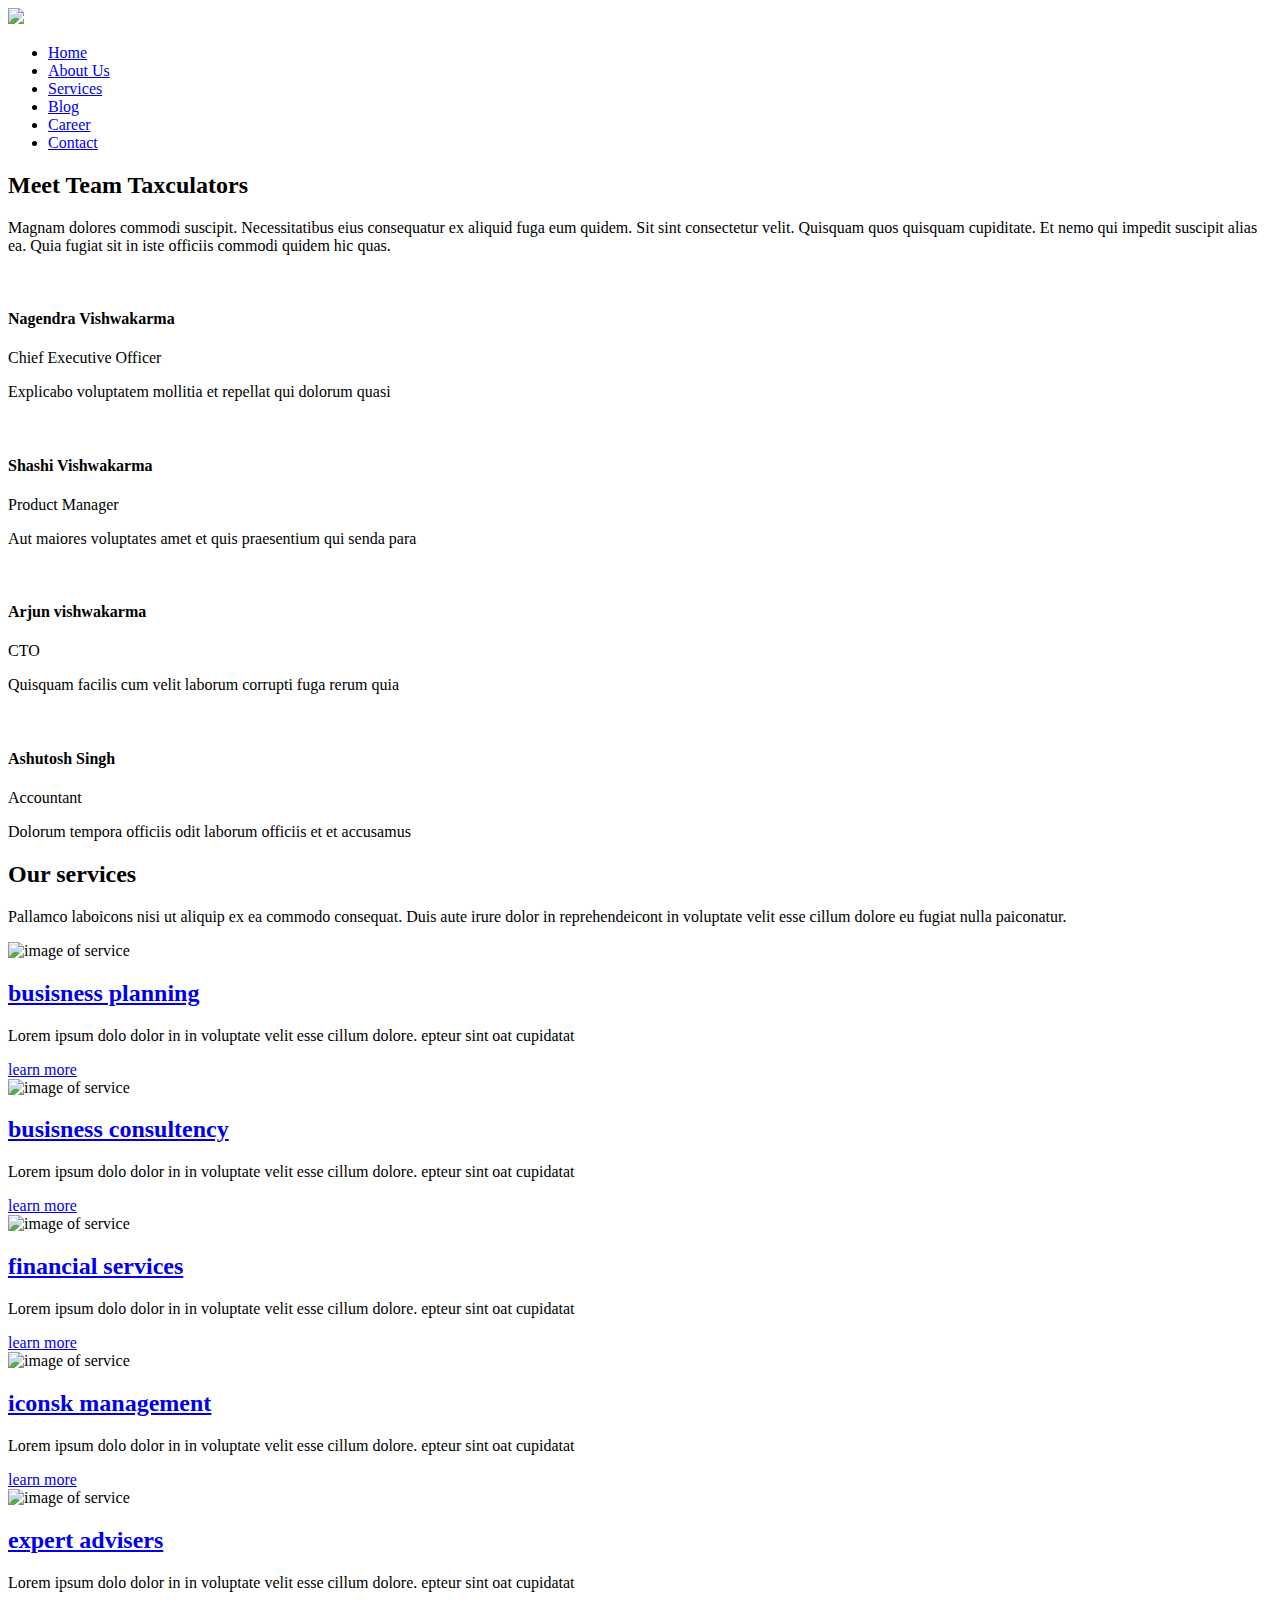
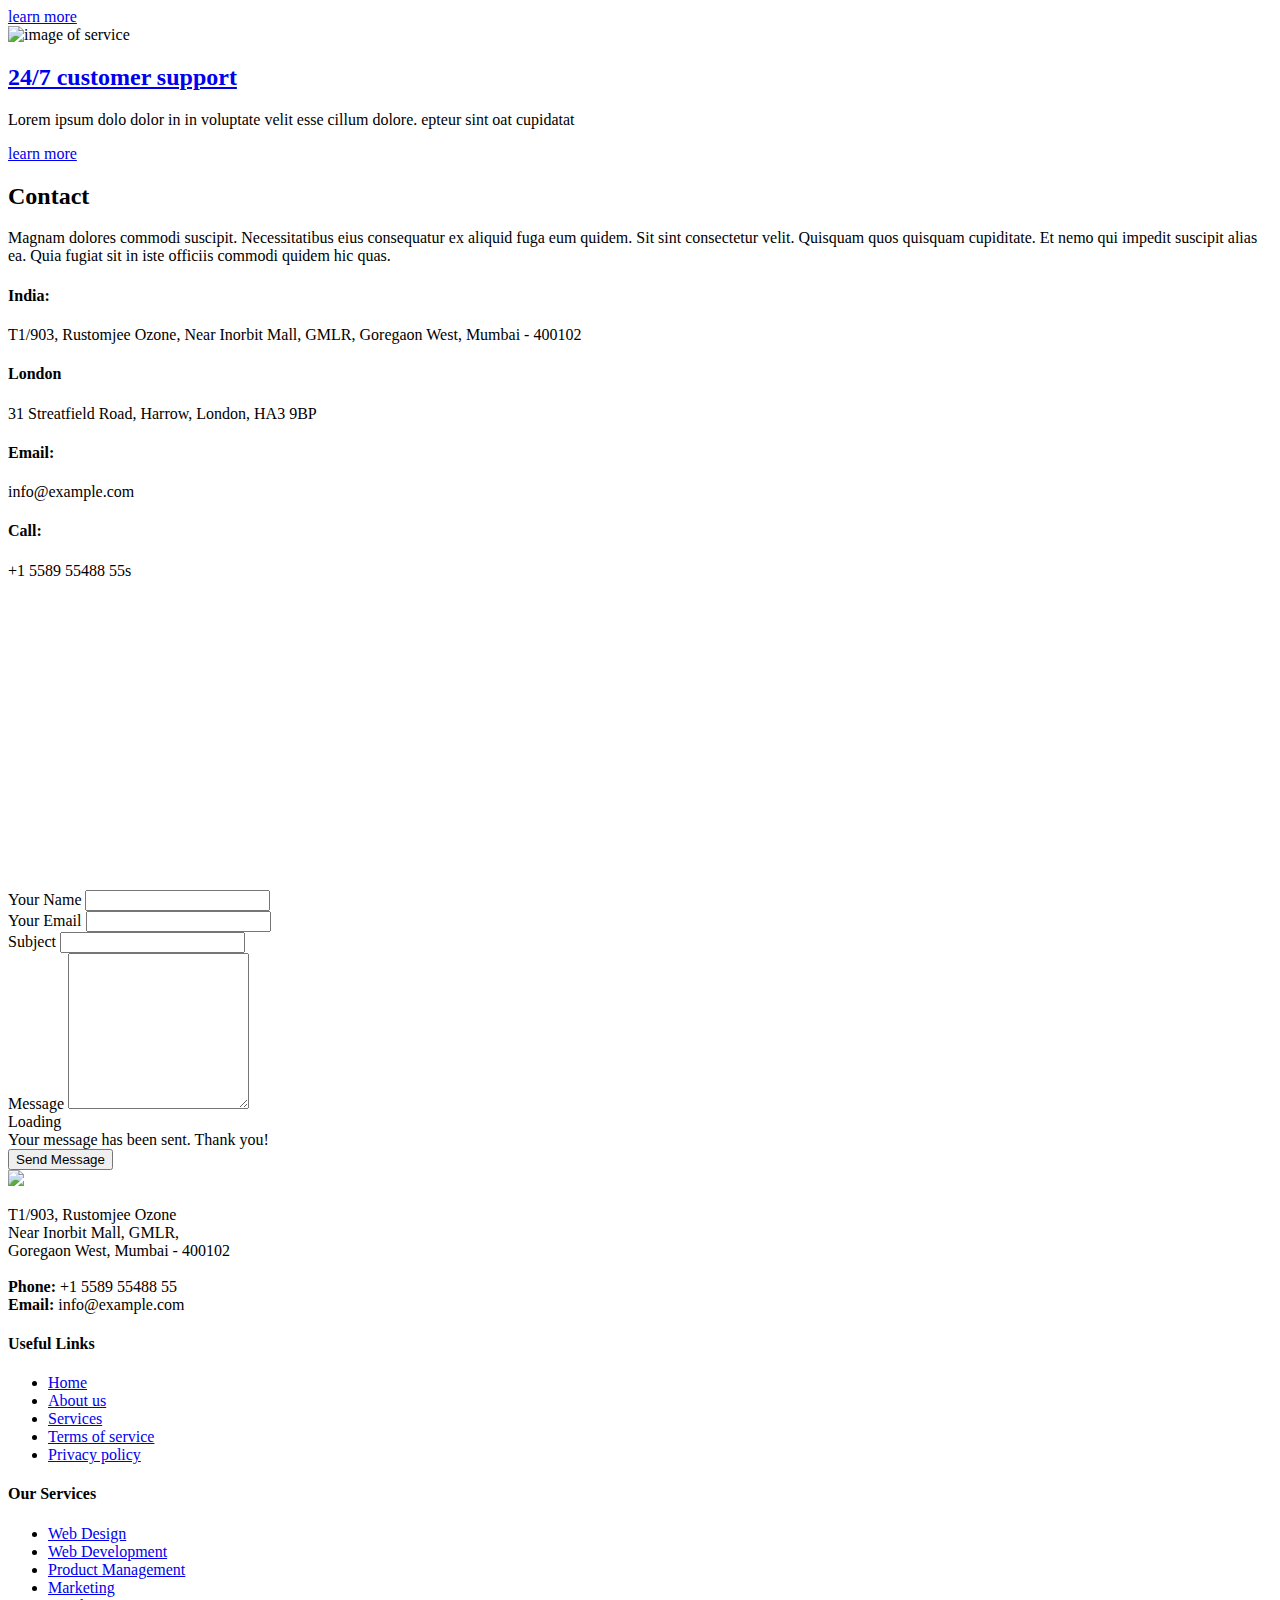
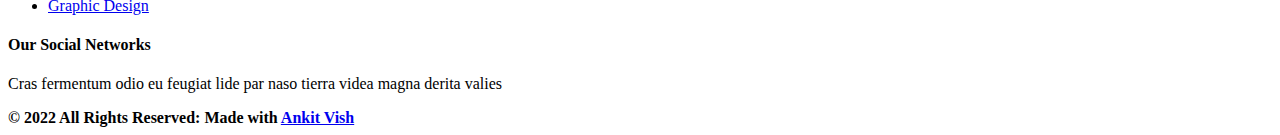
==== index.html @ 02cff6da "Add files via upload" ====
<!doctype html>
<html lang="en">
  <head>
    <!-- Required meta tags -->
    <meta charset="utf-8">
    <meta name="viewport" content="width=device-width, initial-scale=1, shiconnk-to-fit=no">
    
    <link href="https://fonts.googleapis.com/css?family=Quicksand:400,600,700&display=swap" rel="stylesheet">

    <link rel="stylesheet" href="fonts/icomoon/style.css">

    <link rel="stylesheet" href="css/owl.carousel.min.css">

    <!-- Bootstrap CSS -->
    <link rel="stylesheet" href="css/bootstrap.min.css">
    
    <!-- Style -->
    <link rel="stylesheet" href="css/style.css">

    <!--hover.css-->
        <link rel="stylesheet" href="css/hover-min.css">

    <title>Taxculators</title>
    <link rel="shortcut icon" type="image/icon" href="images/Fevicon.png"/>
  </head>
  <body>


    <div class="site-mobile-menu site-navbar-target">
        <div class="site-mobile-menu-header">
          <div class="site-mobile-menu-close mt-3">
            <span class="icon-close2 js-menu-toggle"></span>
          </div>
        </div>
        <div class="site-mobile-menu-body"></div>
      </div>



      <header class="site-navbar site-navbar-target bg-white" role="banner">

        <div class="container">
          <div class="row align-items-center position-relative">
            <div class="col-lg-12 text-center">
              <div class="site-logo">
                <a href="index.html"><img src="images/logo.png"></a>
              </div>
              <div class="ml-auto toggle-button d-inline-block d-lg-none"><a href="#" class="site-menu-toggle py-5 js-menu-toggle text-black"><span class="icon-menu h1 text-black"></span></a></div>
            </div>
          </div>
        </div>

      </header>
      
      <div class="site-navbar site-navbar-target bg-white text-center" role="banner">
      <div class="container text">
          <div class="row align-items-center position-relative">
            <div class="col-lg-12">
              <nav class="site-navigation text-iconght ml-auto " role="navigation">
                <ul class="site-menu main-menu js-clone-nav ml-auto d-none d-lg-block">
                  <li class="active"><a href="index.html" class="nav-link">Home</a></li>
                  <li><a href="about.html" class="nav-link">About Us</a></li>
                  <li><a href="services.html" class="nav-link">Services</a></li>
                  <li><a href="blog.html" class="nav-link">Blog</a></li>
                  <li><a href="Career.html" class="nav-link">Career</a></li>
                  <li><a href="contact.html" class="nav-link">Contact</a></li>
                </ul>
              </nav>
            </div>
          </div>
        </div>
        </div>

    <!-- <div class="hero" style="background-image: url('images/hero_1 spajpg');"></div> -->
  
    <!-- Team Member 
    <section class="team-body">
    <div class="container text-center mt-5 mb-2">
    <h1 class="mb-0">Meet Team Taxculators</h1>
</div>
<div class="container mt-3">
    <div class="row">
        <div class="cardalb col-md-3">
            <div class="bg-white p-3 text-center rounded box"><img class="img-responsive rounded-circle" src="https://i.imgur.com/uppKNuF.jpg" width="90">
                <h5 class="mt-3 name">Nagendra Vishwakarma</h5><span class="work d-block">Founder</span>
                <div class="mt-4 about"><span>is a long established fact that eader&nbsp; will be distracted by the readable content.</span></div>
                <div class="mt-4">
                    <h6 class="v-profile">View Profile</h6>
                </div>
            </div>
        </div>
        <div class="cardalb col-md-3">
            <div class="bg-white p-3 text-center rounded box"><img class="img-responsive rounded-circle" src="https://i.imgur.com/oJmLthK.jpg" width="90">
                <h5 class="mt-3 name">Arjun Vishwakarma</h5><span class="work d-block">Tax Head</span>
                <div class="mt-4 about"><span>is a long established fact that eader&nbsp; will be distracted by the readable content.</span></div>
                <div class="mt-4">
                    <h6 class="v-profile">View Profile</h6>
                </div>
            </div>
        </div>
        <div class="cardalb col-md-3">
            <div class="bg-white p-3 text-center rounded box"><img class="img-responsive rounded-circle" src="https://i.imgur.com/HFpxxJz.jpg" width="90">
                <h5 class="mt-3 name">Shashi Vishwakarma</h5><span class="work d-block">Companies Head</span>
                <div class="mt-4 about"><span>is a long established fact that eader&nbsp; will be distracted by the readable content.</span></div>
                <div class="mt-4">
                    <h6 class="v-profile">View Profile</h6>
                </div>
            </div>
        </div>
        <div class="cardalb col-md-3">
            <div class="bg-white p-3 text-center rounded box"><img class="img-responsive rounded-circle" src="https://i.imgur.com/MZm1LNz.jpg" width="90">
                <h5 class="mt-3 name">Ashutosh Singh</h5><span class="work d-block">Legal Head</span>
                <div class="mt-4 about"><span>is a long established fact that eader&nbsp; will be distracted by the readable content.</span></div>
                <div class="mt-4">
                    <h6 class="v-profile">View Profile</h6>
                </div>
            </div>
        </div>
    </div>
</div>
</section> -->

    <!-- ======= Team Section ======= -->
    <section id="team" class="team section-bg">
      <div class="container" data-aos="fade-up">

        <div class="section-title text-center">
          <h2>Meet Team Taxculators</h2>
          <p>Magnam dolores commodi suscipit. Necessitatibus eius consequatur ex aliquid fuga eum quidem. Sit sint consectetur velit. Quisquam quos quisquam cupiditate. Et nemo qui impedit suscipit alias ea. Quia fugiat sit in iste officiis commodi quidem hic quas.</p>
        </div>

        <div class="row">

          <div class="col-lg-6">
            <div class="member d-flex align-items-start" data-aos="zoom-in" data-aos-delay="100">
              <div class="pic"><img src="images/team-1.jpg" class="img-fluid" alt=""></div>
              <div class="member-info">
                <h4>Nagendra Vishwakarma</h4>
                <span>Chief Executive Officer</span>
                <p>Explicabo voluptatem mollitia et repellat qui dolorum quasi</p>
                <div class="social">
                  <a href=""><i class="icon-twitter"></i></a>
                  <a href=""><i class="icon-facebook"></i></a>
                  <a href=""><i class="icon-instagram"></i></a>
                  <a href=""> <i class="icon-linkedin"></i> </a>
                </div>
              </div>
            </div>
          </div>

          <div class="col-lg-6 mt-4 mt-lg-0">
            <div class="member d-flex align-items-start" data-aos="zoom-in" data-aos-delay="200">
              <div class="pic"><img src="images/team-2.jpg" class="img-fluid" alt=""></div>
              <div class="member-info">
                <h4>Shashi Vishwakarma</h4>
                <span>Product Manager</span>
                <p>Aut maiores voluptates amet et quis praesentium qui senda para</p>
                <div class="social">
                  <a href=""><i class="icon-twitter"></i></a>
                  <a href=""><i class="icon-facebook"></i></a>
                  <a href=""><i class="icon-instagram"></i></a>
                  <a href=""> <i class="icon-linkedin"></i> </a>
                </div>
              </div>
            </div>
          </div>

          <div class="col-lg-6 mt-4">
            <div class="member d-flex align-items-start" data-aos="zoom-in" data-aos-delay="300">
              <div class="pic"><img src="images/team-3.jpg" class="img-fluid" alt=""></div>
              <div class="member-info">
                <h4>Arjun vishwakarma</h4>
                <span>CTO</span>
                <p>Quisquam facilis cum velit laborum corrupti fuga rerum quia</p>
                <div class="social">
                  <a href=""><i class="icon-twitter"></i></a>
                  <a href=""><i class="icon-facebook"></i></a>
                  <a href=""><i class="icon-instagram"></i></a>
                  <a href=""> <i class="icon-linkedin"></i> </a>
                </div>
              </div>
            </div>
          </div>

          <div class="col-lg-6 mt-4">
            <div class="member d-flex align-items-start" data-aos="zoom-in" data-aos-delay="400">
              <div class="pic"><img src="images/team-1.jpg" class="img-fluid" alt=""></div>
              <div class="member-info">
                <h4>Ashutosh Singh</h4>
                <span>Accountant</span>
                <p>Dolorum tempora officiis odit laborum officiis et et accusamus</p>
                <div class="social">
                  <a href=""><i class="icon-twitter"></i></a>
                  <a href=""><i class="icon-facebook"></i></a>
                  <a href=""><i class="icon-instagram"></i></a>
                  <a href=""> <i class="icon-linkedin"></i> </a>
                </div>
              </div>
            </div>
          </div>

        </div>

      </div>
    </section> <!-- End Team Section -->

    <!--service start-->
    <section  class="service">
        <div class="container">
          <div class="service-details">
            <div class="section-header text-center">
              <h2>Our services</h2>
              <p>
                Pallamco laboicons nisi ut aliquip ex ea commodo consequat. Duis aute irure dolor in reprehendeicont in voluptate velit esse cillum dolore eu fugiat nulla paiconatur. 
              </p>
            </div><!--/.section-header-->
            <div class="service-content-one">
              <div class="row">
                <div class="col-sm-4 col-xs-12">
                  <div class="service-single text-center">
                    <div class="service-img">
                      <img src="images/service1.png" alt="image of service" />
                    </div><!--/.service-img-->
                    <div class="service-txt">
                      <h2>
                        <a href="#">busisness planning</a>
                      </h2>
                      <p>
                        Lorem ipsum dolo dolor in  in voluptate velit esse cillum dolore. epteur sint oat cupidatat 
                      </p>
                      <a href="#" class="service-btn">
                        learn more
                      </a>
                    </div><!--/.service-txt-->
                  </div><!--/.service-single-->
                </div><!--/.col-->
                <div class="col-sm-4 col-xs-12">
                  <div class="service-single text-center">
                    <div class="service-img">
                      <img src="images/service2.png" alt="image of service" />
                    </div><!--/.service-img-->
                    <div class="service-txt">
                      <h2>
                        <a href="#">busisness consultency</a>
                      </h2>
                      <p>
                        Lorem ipsum dolo dolor in  in voluptate velit esse cillum dolore. epteur sint oat cupidatat 
                      </p>
                      <a href="#" class="service-btn">
                        learn more
                      </a>
                    </div><!--/.service-txt-->
                  </div><!--/.service-single-->
                </div><!--/.col-->
                <div class="col-sm-4 col-xs-12">
                  <div class="service-single text-center">
                    <div class="service-img">
                      <img src="images/service3.png" alt="image of service" />
                    </div><!--/.service-img-->
                    <div class="service-txt">
                      <h2>
                        <a href="#">financial services</a>
                      </h2>
                      <p>
                        Lorem ipsum dolo dolor in  in voluptate velit esse cillum dolore. epteur sint oat cupidatat 
                      </p>
                      <a href="#" class="service-btn">
                        learn more
                      </a>
                    </div><!--/.service-txt-->
                  </div><!--/.service-single-->
                </div><!--/.col-->
              </div><!--/.row-->
            </div><!--/.service-content-one-->
            <div class="service-content-two">
              <div class="row">
                <div class="col-sm-4 col-xs-12">
                  <div class="service-single text-center">
                    <div class="service-img">
                      <img src="images/service4.png" alt="image of service" />
                    </div><!--/.service-img-->
                    <div class="service-txt">
                      <h2>
                        <a href="#">iconsk management</a>
                      </h2>
                      <p>
                        Lorem ipsum dolo dolor in  in voluptate velit esse cillum dolore. epteur sint oat cupidatat 
                      </p>
                      <a href="#" class="service-btn">
                        learn more
                      </a>
                    </div><!--/.service-txt-->
                  </div><!--/.service-single-->
                </div><!--/.col-->
                <div class="col-sm-4 col-xs-12">
                  <div class="service-single text-center">
                    <div class="service-img">
                      <img src="images/service5.png" alt="image of service" />
                    </div><!--/.service-img-->
                    <div class="service-txt">
                      <h2>
                        <a href="#">expert advisers</a>
                      </h2>
                      <p>
                        Lorem ipsum dolo dolor in  in voluptate velit esse cillum dolore. epteur sint oat cupidatat 
                      </p>
                      <a href="#" class="service-btn">
                        learn more
                      </a>
                    </div><!--/.service-txt-->
                  </div><!--/.service-single-->
                </div><!--/.col-->
                <div class="col-sm-4 col-xs-12">
                  <div class="service-single text-center">
                    <div class="service-img">
                      <img src="images/service6.png" alt="image of service" />
                    </div><!--/.service-img-->
                    <div class="service-txt">
                      <h2>
                        <a href="#">24/7 customer support</a>
                      </h2>
                      <p>
                        Lorem ipsum dolo dolor in  in voluptate velit esse cillum dolore. epteur sint oat cupidatat 
                      </p>
                      <a href="#" class="service-btn">
                        learn more
                      </a>
                    </div><!--/.service-txt-->
                  </div><!--/.service-single-->
                </div><!--/.col-->
              </div><!--/.row-->
            </div><!--/.service-content-two-->
          </div><!--/.service-details-->
        </div><!--/.container-->

    </section><!--/.service-->
    <!--service end-->

    <!-- ======= Contact Section ======= -->
    <section id="contact" class="contact">
      <div class="container" data-aos="fade-up">

        <div class="section-title text-center">
          <h2>Contact</h2>
          <p>Magnam dolores commodi suscipit. Necessitatibus eius consequatur ex aliquid fuga eum quidem. Sit sint consectetur velit. Quisquam quos quisquam cupiditate. Et nemo qui impedit suscipit alias ea. Quia fugiat sit in iste officiis commodi quidem hic quas.</p>
        </div>

        <div class="row">

          <div class="col-lg-5 d-flex align-items-stretch">
            <div class="info">
              <div class="address">
                <i class="icon-map-marker"></i>
                <h4>India:</h4>
                <p>T1/903, Rustomjee Ozone, Near Inorbit Mall, GMLR, Goregaon West, Mumbai - 400102</p>
              </div>

              <div class="address">
                <i class="icon-map-marker"></i>
                <h4>London</h4>
                <p>31 Streatfield Road, Harrow, London, HA3 9BP</p>
              </div>

              <div class="email">
                <i class="icon-envelope"></i>
                <h4>Email:</h4>
                <p>info@example.com</p>
              </div>

              <div class="phone">
                <i class="icon-phone"></i>
                <h4>Call:</h4>
                <p>+1 5589 55488 55s</p>
              </div>

              <iframe src="https://www.google.com/maps/embed?pb=!1m18!1m12!1m3!1d3768.504448875367!2d72.83933221473121!3d19.173157287032243!2m3!1f0!2f0!3f0!3m2!1i1024!2i768!4f13.1!3m3!1m2!1s0x3be7b657e056657b%3A0x4d8d97c24813b626!2sRustomjee%20Ozone!5e0!3m2!1sen!2sin!4v1645088358929!5m2!1sen!2sin" frameborder="0" style="border:0; width: 100%; height: 290px;" allowfullscreen></iframe>
            </div>

          </div>

          <div class="col-lg-7 mt-5 mt-lg-0 d-flex align-items-stretch">
            <form action="forms/contact.php" method="post" role="form" class="php-email-form">
              <div class="row">
                <div class="form-group col-md-6">
                  <label for="name">Your Name</label>
                  <input type="text" name="name" class="form-control" id="name" required>
                </div>
                <div class="form-group col-md-6">
                  <label for="name">Your Email</label>
                  <input type="email" class="form-control" name="email" id="email" required>
                </div>
              </div>
              <div class="form-group">
                <label for="name">Subject</label>
                <input type="text" class="form-control" name="subject" id="subject" required>
              </div>
              <div class="form-group">
                <label for="name">Message</label>
                <textarea class="form-control" name="message" rows="10" required></textarea>
              </div>
              <div class="my-3">
                <div class="loading">Loading</div>
                <div class="error-message"></div>
                <div class="sent-message">Your message has been sent. Thank you!</div>
              </div>
              <div class="text-center"><button type="submit">Send Message</button></div>
            </form>
          </div>

        </div>

      </div>
    </section><!-- End Contact Section -->

    <!-- Footer 
    
    <footer class="footer-99382" style="background-image: url('images/contact.jpeg');">
      <div class="container">
        <div class="row">
          <div class="col-md-4 pr-md-6">
             <div class="row align-items-center position-relative">
            <div class="col-lg-12">
              <div class="site-logo">
                <a href="index.html"><img src="images/logo.png"></a>
              </div>
            </div>
          </div>
            </a>
            <p>Lorem ipsum dolor sit amet consectetur adipisicing elit. Eligendi quasi perferendis ratione perspiciatis accusantium.</p>
          </div>
          <div class="col-md">
            <h3>Discover</h3>
            <ul class="list-unstyled nav-links">
              <li><a href="#">Home</a></li>
              <li><a href="#">About Us</a></li>
              <li><a href="#">Portfolio</a></li>
              <li><a href="#">Services</a></li>
              <li><a href="#">Contact</a></li>
            </ul>
          </div>
          <div class="col-md">
            <h3>About</h3>
            <ul class="list-unstyled nav-links">
              <li><a href="#">Clients</a></li>
              <li><a href="#">Team</a></li>
              <li><a href="#">Career</a></li>
              <li><a href="#">Testimonials</a></li>
              <li><a href="#">Journal</a></li>
            </ul>
          </div>
          <div class="col-md">
            <h3>Help</h3>
            <ul class="list-unstyled nav-links">
              <li><a href="#">Piconvacy Policy</a></li>
              <li><a href="#">Terms &amp; Conditions</a></li>
              <li><a href="#">Partners</a></li>
            </ul>
          </div>
          <div class="col-md">
            <h3>Follow Us</h3>
            <ul class="social list-unstyled">
              <li><a href="#" class="pl-0"><span class="icon-instagram"></span></a></li>
              <li><a href="#"><span class="icon-twitter"></span></a></li>
              <li><a href="#"><span class="icon-facebook"></span></a></li>
              <li><a href="#"><span class="icon-google-plus"></span></a></li>
              <li><a href="#"><span class="icon-linkedin"></span></a></li>
            </ul>
          </div>
        </div> 
    </footer> -->

    <!-- ======= Footer ======= -->
  <footer id="footer">

    <div class="footer-top">
      <div class="container">
        <div class="row">

          <div class="col-lg-3 col-md-6 footer-contact">
            <div class="footer-contact"><img src="images/logo.png"></div>
            <p>
              T1/903, Rustomjee Ozone <br>
              Near Inorbit Mall, GMLR,<br>
              Goregaon West, Mumbai - 400102 <br><br>
              <strong>Phone:</strong> +1 5589 55488 55<br>
              <strong>Email:</strong> info@example.com<br>
            </p>
          </div>

          <div class="col-lg-3 col-md-6 footer-links">
            <h4>Useful Links</h4>
            <ul>
              <li><i class="icon-chevron-right"></i> <a href="#">Home</a></li>
              <li><i class="icon-chevron-right"></i> <a href="#">About us</a></li>
              <li><i class="icon-chevron-right"></i> <a href="#">Services</a></li>
              <li><i class="icon-chevron-right"></i> <a href="#">Terms of service</a></li>
              <li><i class="icon-chevron-right"></i> <a href="#">Privacy policy</a></li>
            </ul>
          </div>

          <div class="col-lg-3 col-md-6 footer-links">
            <h4>Our Services</h4>
            <ul>
              <li><i class="icon-chevron-right"></i> <a href="#">Web Design</a></li>
              <li><i class="icon-chevron-right"></i> <a href="#">Web Development</a></li>
              <li><i class="icon-chevron-right"></i> <a href="#">Product Management</a></li>
              <li><i class="icon-chevron-right"></i> <a href="#">Marketing</a></li>
              <li><i class="icon-chevron-right"></i> <a href="#">Graphic Design</a></li>
            </ul>
          </div>

          <div class="col-lg-3 col-md-6 footer-links">
            <h4>Our Social Networks</h4>
            <p>Cras fermentum odio eu feugiat lide par naso tierra videa magna derita valies</p>
            <div class="social-links mt-3">
              <a href="#" class="twitter"><i class="icon-twitter"></i></a>
              <a href="#" class="facebook"><i class="icon-facebook"></i></a>
              <a href="#" class="instagram"><i class="icon-instagram"></i></a>
              <a href="#" class="google-plus"><i class="icon-skype"></i></a>
              <a href="#" class="linkedin"><i class="icon-linkedin"></i></a>
            </div>
          </div>
        </div>
      </div>
    </div>

  </footer><!-- End Footer -->

    <!-- Copyiconght -->
        <div class="footer-copyiconght text-center py-3"><strong>© 2022 All Rights Reserved: Made with <i class="icon-heart" style="color: red;"></i>
          <a href="https://ankitvish78.github.io/Ankit-Vish/"><span class="web-dev">Ankit Vish</span></strong></a>
        </div>

        <div id="preloader"></div>
        <a href="#" class="back-to-top d-flex align-items-center justify-content-center"><i class="icon-arrow-up"></i></a>

    <sciconpt src="js/jquery-3.3.1.min.js"></sciconpt>
    <sciconpt src="js/popper.min.js"></sciconpt>
    <sciconpt src="js/bootstrap.min.js"></sciconpt>
    <sciconpt src="js/jquery.sticky.js"></sciconpt>
    <sciconpt src="js/main.js"></sciconpt>

  <!-- Template Main JS File -->
  <script src="js/main.js"></script>

  </body>
</html>
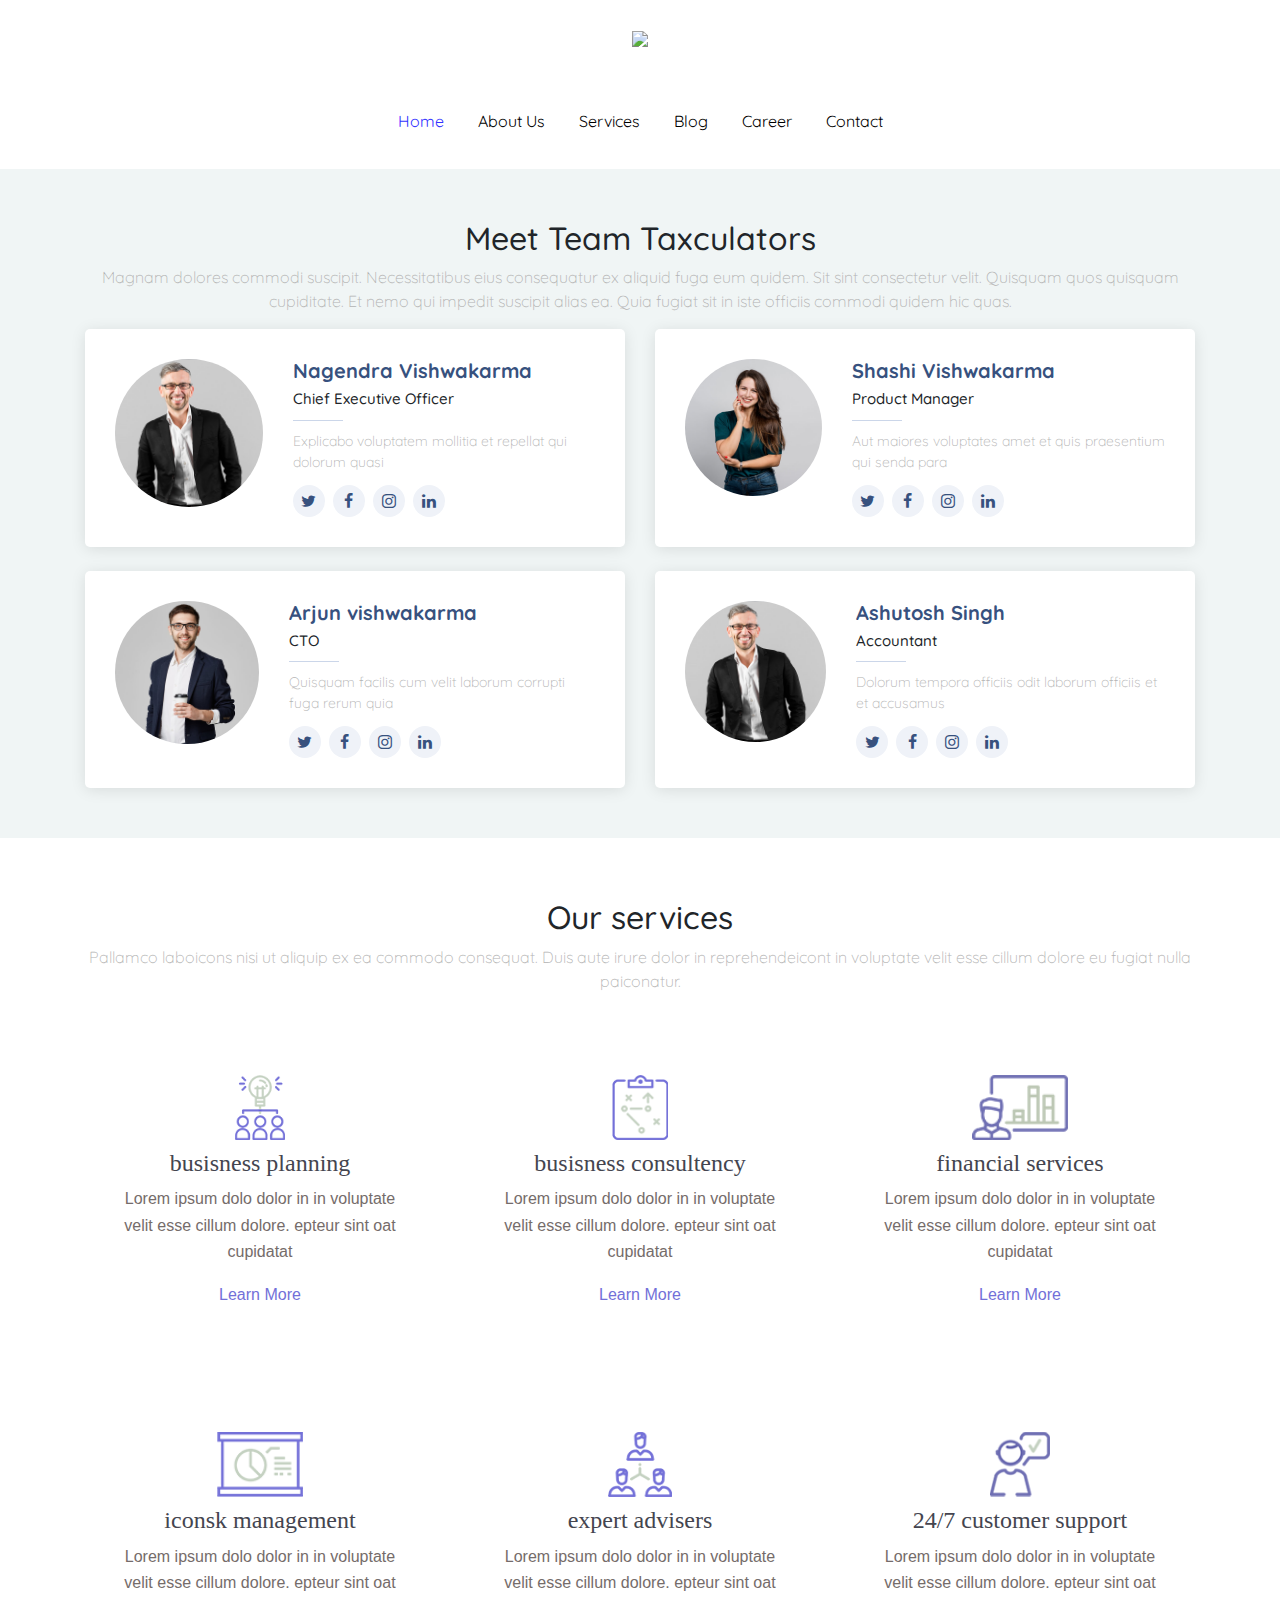
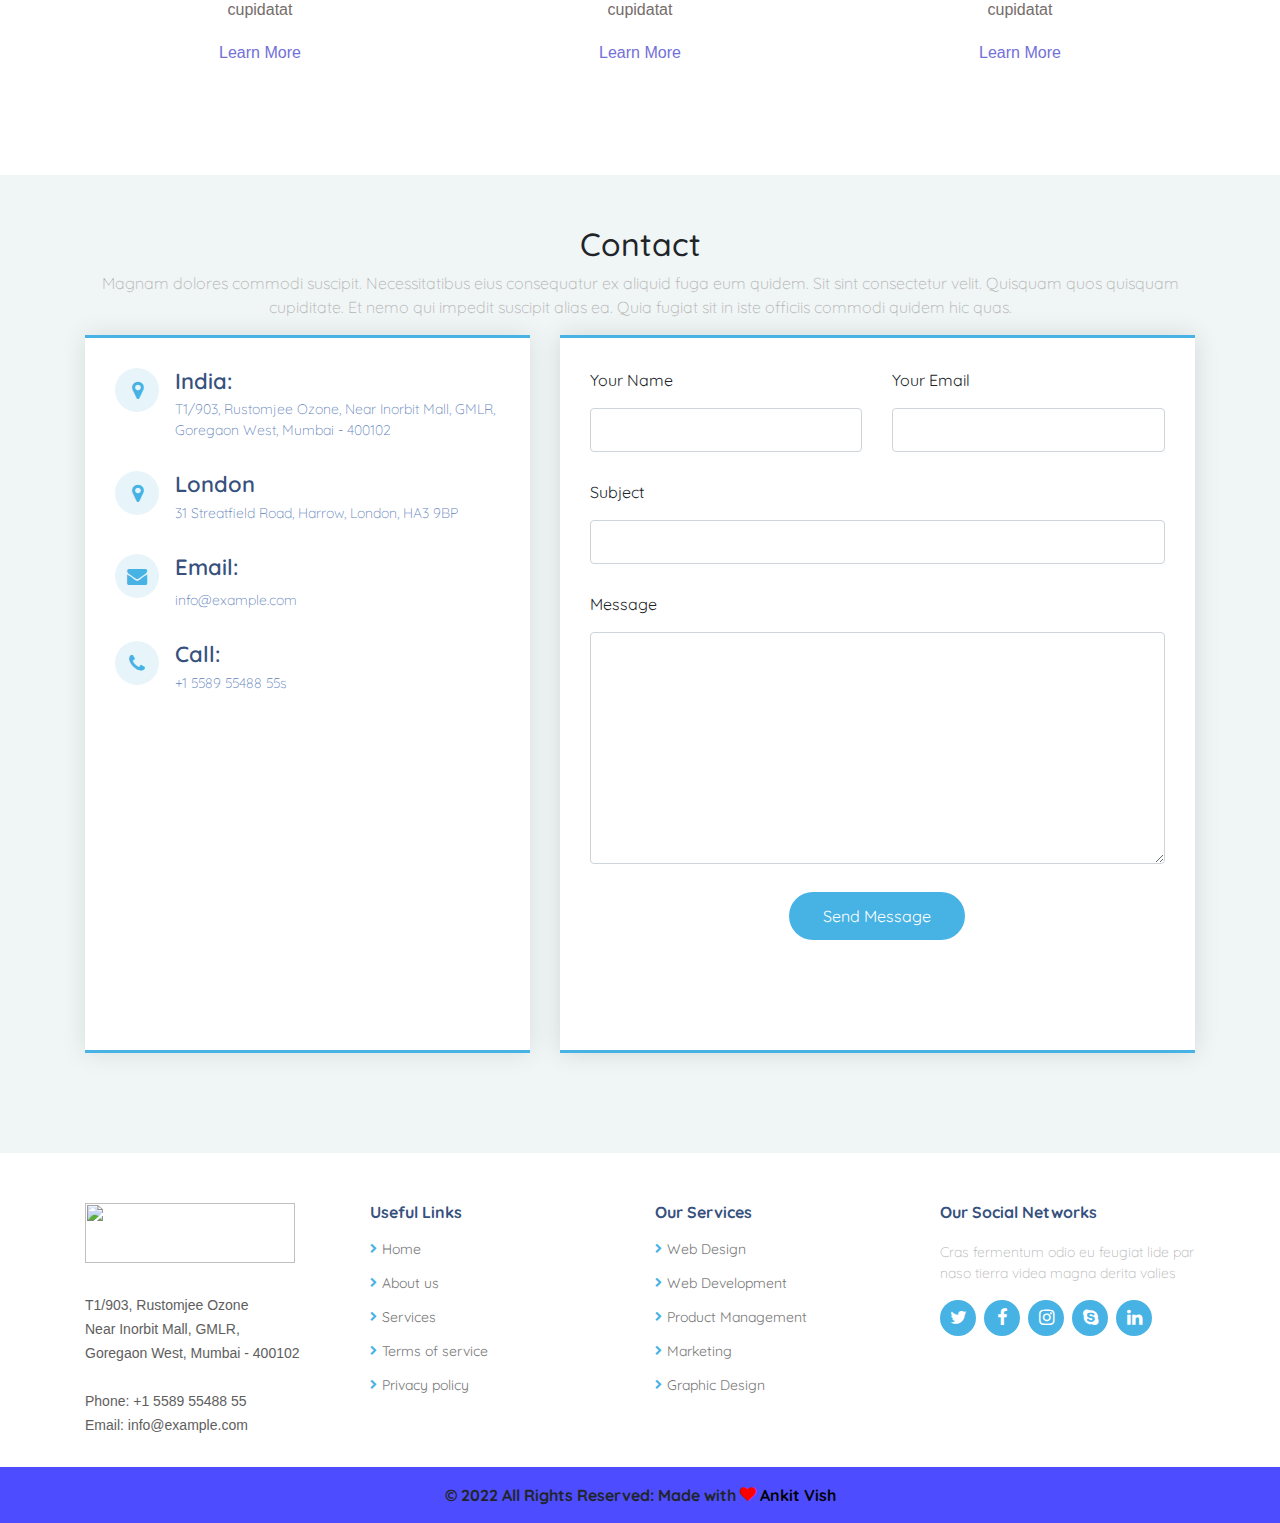
==== commit 505b1c66: "Update index.html" ====
--- a/index.html
+++ b/index.html
@@ -38,7 +38,6 @@
 
 
       <header class="site-navbar site-navbar-target bg-white" role="banner">
-
         <div class="container">
           <div class="row align-items-center position-relative">
             <div class="col-lg-12 text-center">
@@ -49,7 +48,6 @@
             </div>
           </div>
         </div>
-
       </header>
       
       <div class="site-navbar site-navbar-target bg-white text-center" role="banner">
@@ -544,4 +542,4 @@
   <script src="js/main.js"></script>
 
   </body>
-</html>+</html>
--- a/fonts/icomoon/style.css
+++ b/fonts/icomoon/style.css
@@ -0,0 +1,4919 @@
+@font-face {
+  font-family: 'icomoon';
+  src:  url('fonts/icomoon.eot?10si43');
+  src:  url('fonts/icomoon.eot?10si43#iefix') format('embedded-opentype'),
+    url('fonts/icomoon.ttf?10si43') format('truetype'),
+    url('fonts/icomoon.woff?10si43') format('woff'),
+    url('fonts/icomoon.svg?10si43#icomoon') format('svg');
+  font-weight: normal;
+  font-style: normal;
+}
+
+[class^="icon-"], [class*=" icon-"] {
+  /* use !important to prevent issues with browser extensions that change fonts */
+  font-family: 'icomoon' !important;
+  speak: none;
+  font-style: normal;
+  font-weight: normal;
+  font-variant: normal;
+  text-transform: none;
+  line-height: 1;
+
+  /* Better Font Rendering =========== */
+  -webkit-font-smoothing: antialiased;
+  -moz-osx-font-smoothing: grayscale;
+}
+
+.icon-asterisk:before {
+  content: "\f069";
+}
+.icon-plus:before {
+  content: "\f067";
+}
+.icon-question:before {
+  content: "\f128";
+}
+.icon-minus:before {
+  content: "\f068";
+}
+.icon-glass:before {
+  content: "\f000";
+}
+.icon-music:before {
+  content: "\f001";
+}
+.icon-search:before {
+  content: "\f002";
+}
+.icon-envelope-o:before {
+  content: "\f003";
+}
+.icon-heart:before {
+  content: "\f004";
+}
+.icon-star:before {
+  content: "\f005";
+}
+.icon-star-o:before {
+  content: "\f006";
+}
+.icon-user:before {
+  content: "\f007";
+}
+.icon-film:before {
+  content: "\f008";
+}
+.icon-th-large:before {
+  content: "\f009";
+}
+.icon-th:before {
+  content: "\f00a";
+}
+.icon-th-list:before {
+  content: "\f00b";
+}
+.icon-check:before {
+  content: "\f00c";
+}
+.icon-close:before {
+  content: "\f00d";
+}
+.icon-remove:before {
+  content: "\f00d";
+}
+.icon-times:before {
+  content: "\f00d";
+}
+.icon-search-plus:before {
+  content: "\f00e";
+}
+.icon-search-minus:before {
+  content: "\f010";
+}
+.icon-power-off:before {
+  content: "\f011";
+}
+.icon-signal:before {
+  content: "\f012";
+}
+.icon-cog:before {
+  content: "\f013";
+}
+.icon-gear:before {
+  content: "\f013";
+}
+.icon-trash-o:before {
+  content: "\f014";
+}
+.icon-home:before {
+  content: "\f015";
+}
+.icon-file-o:before {
+  content: "\f016";
+}
+.icon-clock-o:before {
+  content: "\f017";
+}
+.icon-road:before {
+  content: "\f018";
+}
+.icon-download:before {
+  content: "\f019";
+}
+.icon-arrow-circle-o-down:before {
+  content: "\f01a";
+}
+.icon-arrow-circle-o-up:before {
+  content: "\f01b";
+}
+.icon-inbox:before {
+  content: "\f01c";
+}
+.icon-play-circle-o:before {
+  content: "\f01d";
+}
+.icon-repeat:before {
+  content: "\f01e";
+}
+.icon-rotate-right:before {
+  content: "\f01e";
+}
+.icon-refresh:before {
+  content: "\f021";
+}
+.icon-list-alt:before {
+  content: "\f022";
+}
+.icon-lock:before {
+  content: "\f023";
+}
+.icon-flag:before {
+  content: "\f024";
+}
+.icon-headphones:before {
+  content: "\f025";
+}
+.icon-volume-off:before {
+  content: "\f026";
+}
+.icon-volume-down:before {
+  content: "\f027";
+}
+.icon-volume-up:before {
+  content: "\f028";
+}
+.icon-qrcode:before {
+  content: "\f029";
+}
+.icon-barcode:before {
+  content: "\f02a";
+}
+.icon-tag:before {
+  content: "\f02b";
+}
+.icon-tags:before {
+  content: "\f02c";
+}
+.icon-book:before {
+  content: "\f02d";
+}
+.icon-bookmark:before {
+  content: "\f02e";
+}
+.icon-print:before {
+  content: "\f02f";
+}
+.icon-camera:before {
+  content: "\f030";
+}
+.icon-font:before {
+  content: "\f031";
+}
+.icon-bold:before {
+  content: "\f032";
+}
+.icon-italic:before {
+  content: "\f033";
+}
+.icon-text-height:before {
+  content: "\f034";
+}
+.icon-text-width:before {
+  content: "\f035";
+}
+.icon-align-left:before {
+  content: "\f036";
+}
+.icon-align-center:before {
+  content: "\f037";
+}
+.icon-align-right:before {
+  content: "\f038";
+}
+.icon-align-justify:before {
+  content: "\f039";
+}
+.icon-list:before {
+  content: "\f03a";
+}
+.icon-dedent:before {
+  content: "\f03b";
+}
+.icon-outdent:before {
+  content: "\f03b";
+}
+.icon-indent:before {
+  content: "\f03c";
+}
+.icon-video-camera:before {
+  content: "\f03d";
+}
+.icon-image:before {
+  content: "\f03e";
+}
+.icon-photo:before {
+  content: "\f03e";
+}
+.icon-picture-o:before {
+  content: "\f03e";
+}
+.icon-pencil:before {
+  content: "\f040";
+}
+.icon-map-marker:before {
+  content: "\f041";
+}
+.icon-adjust:before {
+  content: "\f042";
+}
+.icon-tint:before {
+  content: "\f043";
+}
+.icon-edit:before {
+  content: "\f044";
+}
+.icon-pencil-square-o:before {
+  content: "\f044";
+}
+.icon-share-square-o:before {
+  content: "\f045";
+}
+.icon-check-square-o:before {
+  content: "\f046";
+}
+.icon-arrows:before {
+  content: "\f047";
+}
+.icon-step-backward:before {
+  content: "\f048";
+}
+.icon-fast-backward:before {
+  content: "\f049";
+}
+.icon-backward:before {
+  content: "\f04a";
+}
+.icon-play:before {
+  content: "\f04b";
+}
+.icon-pause:before {
+  content: "\f04c";
+}
+.icon-stop:before {
+  content: "\f04d";
+}
+.icon-forward:before {
+  content: "\f04e";
+}
+.icon-fast-forward:before {
+  content: "\f050";
+}
+.icon-step-forward:before {
+  content: "\f051";
+}
+.icon-eject:before {
+  content: "\f052";
+}
+.icon-chevron-left:before {
+  content: "\f053";
+}
+.icon-chevron-right:before {
+  content: "\f054";
+}
+.icon-plus-circle:before {
+  content: "\f055";
+}
+.icon-minus-circle:before {
+  content: "\f056";
+}
+.icon-times-circle:before {
+  content: "\f057";
+}
+.icon-check-circle:before {
+  content: "\f058";
+}
+.icon-question-circle:before {
+  content: "\f059";
+}
+.icon-info-circle:before {
+  content: "\f05a";
+}
+.icon-crosshairs:before {
+  content: "\f05b";
+}
+.icon-times-circle-o:before {
+  content: "\f05c";
+}
+.icon-check-circle-o:before {
+  content: "\f05d";
+}
+.icon-ban:before {
+  content: "\f05e";
+}
+.icon-arrow-left:before {
+  content: "\f060";
+}
+.icon-arrow-right:before {
+  content: "\f061";
+}
+.icon-arrow-up:before {
+  content: "\f062";
+}
+.icon-arrow-down:before {
+  content: "\f063";
+}
+.icon-mail-forward:before {
+  content: "\f064";
+}
+.icon-share:before {
+  content: "\f064";
+}
+.icon-expand:before {
+  content: "\f065";
+}
+.icon-compress:before {
+  content: "\f066";
+}
+.icon-exclamation-circle:before {
+  content: "\f06a";
+}
+.icon-gift:before {
+  content: "\f06b";
+}
+.icon-leaf:before {
+  content: "\f06c";
+}
+.icon-fire:before {
+  content: "\f06d";
+}
+.icon-eye:before {
+  content: "\f06e";
+}
+.icon-eye-slash:before {
+  content: "\f070";
+}
+.icon-exclamation-triangle:before {
+  content: "\f071";
+}
+.icon-warning:before {
+  content: "\f071";
+}
+.icon-plane:before {
+  content: "\f072";
+}
+.icon-calendar:before {
+  content: "\f073";
+}
+.icon-random:before {
+  content: "\f074";
+}
+.icon-comment:before {
+  content: "\f075";
+}
+.icon-magnet:before {
+  content: "\f076";
+}
+.icon-chevron-up:before {
+  content: "\f077";
+}
+.icon-chevron-down:before {
+  content: "\f078";
+}
+.icon-retweet:before {
+  content: "\f079";
+}
+.icon-shopping-cart:before {
+  content: "\f07a";
+}
+.icon-folder:before {
+  content: "\f07b";
+}
+.icon-folder-open:before {
+  content: "\f07c";
+}
+.icon-arrows-v:before {
+  content: "\f07d";
+}
+.icon-arrows-h:before {
+  content: "\f07e";
+}
+.icon-bar-chart:before {
+  content: "\f080";
+}
+.icon-bar-chart-o:before {
+  content: "\f080";
+}
+.icon-twitter-square:before {
+  content: "\f081";
+}
+.icon-facebook-square:before {
+  content: "\f082";
+}
+.icon-camera-retro:before {
+  content: "\f083";
+}
+.icon-key:before {
+  content: "\f084";
+}
+.icon-cogs:before {
+  content: "\f085";
+}
+.icon-gears:before {
+  content: "\f085";
+}
+.icon-comments:before {
+  content: "\f086";
+}
+.icon-thumbs-o-up:before {
+  content: "\f087";
+}
+.icon-thumbs-o-down:before {
+  content: "\f088";
+}
+.icon-star-half:before {
+  content: "\f089";
+}
+.icon-heart-o:before {
+  content: "\f08a";
+}
+.icon-sign-out:before {
+  content: "\f08b";
+}
+.icon-linkedin-square:before {
+  content: "\f08c";
+}
+.icon-thumb-tack:before {
+  content: "\f08d";
+}
+.icon-external-link:before {
+  content: "\f08e";
+}
+.icon-sign-in:before {
+  content: "\f090";
+}
+.icon-trophy:before {
+  content: "\f091";
+}
+.icon-github-square:before {
+  content: "\f092";
+}
+.icon-upload:before {
+  content: "\f093";
+}
+.icon-lemon-o:before {
+  content: "\f094";
+}
+.icon-phone:before {
+  content: "\f095";
+}
+.icon-square-o:before {
+  content: "\f096";
+}
+.icon-bookmark-o:before {
+  content: "\f097";
+}
+.icon-phone-square:before {
+  content: "\f098";
+}
+.icon-twitter:before {
+  content: "\f099";
+}
+.icon-facebook:before {
+  content: "\f09a";
+}
+.icon-facebook-f:before {
+  content: "\f09a";
+}
+.icon-github:before {
+  content: "\f09b";
+}
+.icon-unlock:before {
+  content: "\f09c";
+}
+.icon-credit-card:before {
+  content: "\f09d";
+}
+.icon-feed:before {
+  content: "\f09e";
+}
+.icon-rss:before {
+  content: "\f09e";
+}
+.icon-hdd-o:before {
+  content: "\f0a0";
+}
+.icon-bullhorn:before {
+  content: "\f0a1";
+}
+.icon-bell-o:before {
+  content: "\f0a2";
+}
+.icon-certificate:before {
+  content: "\f0a3";
+}
+.icon-hand-o-right:before {
+  content: "\f0a4";
+}
+.icon-hand-o-left:before {
+  content: "\f0a5";
+}
+.icon-hand-o-up:before {
+  content: "\f0a6";
+}
+.icon-hand-o-down:before {
+  content: "\f0a7";
+}
+.icon-arrow-circle-left:before {
+  content: "\f0a8";
+}
+.icon-arrow-circle-right:before {
+  content: "\f0a9";
+}
+.icon-arrow-circle-up:before {
+  content: "\f0aa";
+}
+.icon-arrow-circle-down:before {
+  content: "\f0ab";
+}
+.icon-globe:before {
+  content: "\f0ac";
+}
+.icon-wrench:before {
+  content: "\f0ad";
+}
+.icon-tasks:before {
+  content: "\f0ae";
+}
+.icon-filter:before {
+  content: "\f0b0";
+}
+.icon-briefcase:before {
+  content: "\f0b1";
+}
+.icon-arrows-alt:before {
+  content: "\f0b2";
+}
+.icon-group:before {
+  content: "\f0c0";
+}
+.icon-users:before {
+  content: "\f0c0";
+}
+.icon-chain:before {
+  content: "\f0c1";
+}
+.icon-link:before {
+  content: "\f0c1";
+}
+.icon-cloud:before {
+  content: "\f0c2";
+}
+.icon-flask:before {
+  content: "\f0c3";
+}
+.icon-cut:before {
+  content: "\f0c4";
+}
+.icon-scissors:before {
+  content: "\f0c4";
+}
+.icon-copy:before {
+  content: "\f0c5";
+}
+.icon-files-o:before {
+  content: "\f0c5";
+}
+.icon-paperclip:before {
+  content: "\f0c6";
+}
+.icon-floppy-o:before {
+  content: "\f0c7";
+}
+.icon-save:before {
+  content: "\f0c7";
+}
+.icon-square:before {
+  content: "\f0c8";
+}
+.icon-bars:before {
+  content: "\f0c9";
+}
+.icon-navicon:before {
+  content: "\f0c9";
+}
+.icon-reorder:before {
+  content: "\f0c9";
+}
+.icon-list-ul:before {
+  content: "\f0ca";
+}
+.icon-list-ol:before {
+  content: "\f0cb";
+}
+.icon-strikethrough:before {
+  content: "\f0cc";
+}
+.icon-underline:before {
+  content: "\f0cd";
+}
+.icon-table:before {
+  content: "\f0ce";
+}
+.icon-magic:before {
+  content: "\f0d0";
+}
+.icon-truck:before {
+  content: "\f0d1";
+}
+.icon-pinterest:before {
+  content: "\f0d2";
+}
+.icon-pinterest-square:before {
+  content: "\f0d3";
+}
+.icon-google-plus-square:before {
+  content: "\f0d4";
+}
+.icon-google-plus:before {
+  content: "\f0d5";
+}
+.icon-money:before {
+  content: "\f0d6";
+}
+.icon-caret-down:before {
+  content: "\f0d7";
+}
+.icon-caret-up:before {
+  content: "\f0d8";
+}
+.icon-caret-left:before {
+  content: "\f0d9";
+}
+.icon-caret-right:before {
+  content: "\f0da";
+}
+.icon-columns:before {
+  content: "\f0db";
+}
+.icon-sort:before {
+  content: "\f0dc";
+}
+.icon-unsorted:before {
+  content: "\f0dc";
+}
+.icon-sort-desc:before {
+  content: "\f0dd";
+}
+.icon-sort-down:before {
+  content: "\f0dd";
+}
+.icon-sort-asc:before {
+  content: "\f0de";
+}
+.icon-sort-up:before {
+  content: "\f0de";
+}
+.icon-envelope:before {
+  content: "\f0e0";
+}
+.icon-linkedin:before {
+  content: "\f0e1";
+}
+.icon-rotate-left:before {
+  content: "\f0e2";
+}
+.icon-undo:before {
+  content: "\f0e2";
+}
+.icon-gavel:before {
+  content: "\f0e3";
+}
+.icon-legal:before {
+  content: "\f0e3";
+}
+.icon-dashboard:before {
+  content: "\f0e4";
+}
+.icon-tachometer:before {
+  content: "\f0e4";
+}
+.icon-comment-o:before {
+  content: "\f0e5";
+}
+.icon-comments-o:before {
+  content: "\f0e6";
+}
+.icon-bolt:before {
+  content: "\f0e7";
+}
+.icon-flash:before {
+  content: "\f0e7";
+}
+.icon-sitemap:before {
+  content: "\f0e8";
+}
+.icon-umbrella:before {
+  content: "\f0e9";
+}
+.icon-clipboard:before {
+  content: "\f0ea";
+}
+.icon-paste:before {
+  content: "\f0ea";
+}
+.icon-lightbulb-o:before {
+  content: "\f0eb";
+}
+.icon-exchange:before {
+  content: "\f0ec";
+}
+.icon-cloud-download:before {
+  content: "\f0ed";
+}
+.icon-cloud-upload:before {
+  content: "\f0ee";
+}
+.icon-user-md:before {
+  content: "\f0f0";
+}
+.icon-stethoscope:before {
+  content: "\f0f1";
+}
+.icon-suitcase:before {
+  content: "\f0f2";
+}
+.icon-bell:before {
+  content: "\f0f3";
+}
+.icon-coffee:before {
+  content: "\f0f4";
+}
+.icon-cutlery:before {
+  content: "\f0f5";
+}
+.icon-file-text-o:before {
+  content: "\f0f6";
+}
+.icon-building-o:before {
+  content: "\f0f7";
+}
+.icon-hospital-o:before {
+  content: "\f0f8";
+}
+.icon-ambulance:before {
+  content: "\f0f9";
+}
+.icon-medkit:before {
+  content: "\f0fa";
+}
+.icon-fighter-jet:before {
+  content: "\f0fb";
+}
+.icon-beer:before {
+  content: "\f0fc";
+}
+.icon-h-square:before {
+  content: "\f0fd";
+}
+.icon-plus-square:before {
+  content: "\f0fe";
+}
+.icon-angle-double-left:before {
+  content: "\f100";
+}
+.icon-angle-double-right:before {
+  content: "\f101";
+}
+.icon-angle-double-up:before {
+  content: "\f102";
+}
+.icon-angle-double-down:before {
+  content: "\f103";
+}
+.icon-angle-left:before {
+  content: "\f104";
+}
+.icon-angle-right:before {
+  content: "\f105";
+}
+.icon-angle-up:before {
+  content: "\f106";
+}
+.icon-angle-down:before {
+  content: "\f107";
+}
+.icon-desktop:before {
+  content: "\f108";
+}
+.icon-laptop:before {
+  content: "\f109";
+}
+.icon-tablet:before {
+  content: "\f10a";
+}
+.icon-mobile:before {
+  content: "\f10b";
+}
+.icon-mobile-phone:before {
+  content: "\f10b";
+}
+.icon-circle-o:before {
+  content: "\f10c";
+}
+.icon-quote-left:before {
+  content: "\f10d";
+}
+.icon-quote-right:before {
+  content: "\f10e";
+}
+.icon-spinner:before {
+  content: "\f110";
+}
+.icon-circle:before {
+  content: "\f111";
+}
+.icon-mail-reply:before {
+  content: "\f112";
+}
+.icon-reply:before {
+  content: "\f112";
+}
+.icon-github-alt:before {
+  content: "\f113";
+}
+.icon-folder-o:before {
+  content: "\f114";
+}
+.icon-folder-open-o:before {
+  content: "\f115";
+}
+.icon-smile-o:before {
+  content: "\f118";
+}
+.icon-frown-o:before {
+  content: "\f119";
+}
+.icon-meh-o:before {
+  content: "\f11a";
+}
+.icon-gamepad:before {
+  content: "\f11b";
+}
+.icon-keyboard-o:before {
+  content: "\f11c";
+}
+.icon-flag-o:before {
+  content: "\f11d";
+}
+.icon-flag-checkered:before {
+  content: "\f11e";
+}
+.icon-terminal:before {
+  content: "\f120";
+}
+.icon-code:before {
+  content: "\f121";
+}
+.icon-mail-reply-all:before {
+  content: "\f122";
+}
+.icon-reply-all:before {
+  content: "\f122";
+}
+.icon-star-half-empty:before {
+  content: "\f123";
+}
+.icon-star-half-full:before {
+  content: "\f123";
+}
+.icon-star-half-o:before {
+  content: "\f123";
+}
+.icon-location-arrow:before {
+  content: "\f124";
+}
+.icon-crop:before {
+  content: "\f125";
+}
+.icon-code-fork:before {
+  content: "\f126";
+}
+.icon-chain-broken:before {
+  content: "\f127";
+}
+.icon-unlink:before {
+  content: "\f127";
+}
+.icon-info:before {
+  content: "\f129";
+}
+.icon-exclamation:before {
+  content: "\f12a";
+}
+.icon-superscript:before {
+  content: "\f12b";
+}
+.icon-subscript:before {
+  content: "\f12c";
+}
+.icon-eraser:before {
+  content: "\f12d";
+}
+.icon-puzzle-piece:before {
+  content: "\f12e";
+}
+.icon-microphone:before {
+  content: "\f130";
+}
+.icon-microphone-slash:before {
+  content: "\f131";
+}
+.icon-shield:before {
+  content: "\f132";
+}
+.icon-calendar-o:before {
+  content: "\f133";
+}
+.icon-fire-extinguisher:before {
+  content: "\f134";
+}
+.icon-rocket:before {
+  content: "\f135";
+}
+.icon-maxcdn:before {
+  content: "\f136";
+}
+.icon-chevron-circle-left:before {
+  content: "\f137";
+}
+.icon-chevron-circle-right:before {
+  content: "\f138";
+}
+.icon-chevron-circle-up:before {
+  content: "\f139";
+}
+.icon-chevron-circle-down:before {
+  content: "\f13a";
+}
+.icon-html5:before {
+  content: "\f13b";
+}
+.icon-css3:before {
+  content: "\f13c";
+}
+.icon-anchor:before {
+  content: "\f13d";
+}
+.icon-unlock-alt:before {
+  content: "\f13e";
+}
+.icon-bullseye:before {
+  content: "\f140";
+}
+.icon-ellipsis-h:before {
+  content: "\f141";
+}
+.icon-ellipsis-v:before {
+  content: "\f142";
+}
+.icon-rss-square:before {
+  content: "\f143";
+}
+.icon-play-circle:before {
+  content: "\f144";
+}
+.icon-ticket:before {
+  content: "\f145";
+}
+.icon-minus-square:before {
+  content: "\f146";
+}
+.icon-minus-square-o:before {
+  content: "\f147";
+}
+.icon-level-up:before {
+  content: "\f148";
+}
+.icon-level-down:before {
+  content: "\f149";
+}
+.icon-check-square:before {
+  content: "\f14a";
+}
+.icon-pencil-square:before {
+  content: "\f14b";
+}
+.icon-external-link-square:before {
+  content: "\f14c";
+}
+.icon-share-square:before {
+  content: "\f14d";
+}
+.icon-compass:before {
+  content: "\f14e";
+}
+.icon-caret-square-o-down:before {
+  content: "\f150";
+}
+.icon-toggle-down:before {
+  content: "\f150";
+}
+.icon-caret-square-o-up:before {
+  content: "\f151";
+}
+.icon-toggle-up:before {
+  content: "\f151";
+}
+.icon-caret-square-o-right:before {
+  content: "\f152";
+}
+.icon-toggle-right:before {
+  content: "\f152";
+}
+.icon-eur:before {
+  content: "\f153";
+}
+.icon-euro:before {
+  content: "\f153";
+}
+.icon-gbp:before {
+  content: "\f154";
+}
+.icon-dollar:before {
+  content: "\f155";
+}
+.icon-usd:before {
+  content: "\f155";
+}
+.icon-inr:before {
+  content: "\f156";
+}
+.icon-rupee:before {
+  content: "\f156";
+}
+.icon-cny:before {
+  content: "\f157";
+}
+.icon-jpy:before {
+  content: "\f157";
+}
+.icon-rmb:before {
+  content: "\f157";
+}
+.icon-yen:before {
+  content: "\f157";
+}
+.icon-rouble:before {
+  content: "\f158";
+}
+.icon-rub:before {
+  content: "\f158";
+}
+.icon-ruble:before {
+  content: "\f158";
+}
+.icon-krw:before {
+  content: "\f159";
+}
+.icon-won:before {
+  content: "\f159";
+}
+.icon-bitcoin:before {
+  content: "\f15a";
+}
+.icon-btc:before {
+  content: "\f15a";
+}
+.icon-file:before {
+  content: "\f15b";
+}
+.icon-file-text:before {
+  content: "\f15c";
+}
+.icon-sort-alpha-asc:before {
+  content: "\f15d";
+}
+.icon-sort-alpha-desc:before {
+  content: "\f15e";
+}
+.icon-sort-amount-asc:before {
+  content: "\f160";
+}
+.icon-sort-amount-desc:before {
+  content: "\f161";
+}
+.icon-sort-numeric-asc:before {
+  content: "\f162";
+}
+.icon-sort-numeric-desc:before {
+  content: "\f163";
+}
+.icon-thumbs-up:before {
+  content: "\f164";
+}
+.icon-thumbs-down:before {
+  content: "\f165";
+}
+.icon-youtube-square:before {
+  content: "\f166";
+}
+.icon-youtube:before {
+  content: "\f167";
+}
+.icon-xing:before {
+  content: "\f168";
+}
+.icon-xing-square:before {
+  content: "\f169";
+}
+.icon-youtube-play:before {
+  content: "\f16a";
+}
+.icon-dropbox:before {
+  content: "\f16b";
+}
+.icon-stack-overflow:before {
+  content: "\f16c";
+}
+.icon-instagram:before {
+  content: "\f16d";
+}
+.icon-flickr:before {
+  content: "\f16e";
+}
+.icon-adn:before {
+  content: "\f170";
+}
+.icon-bitbucket:before {
+  content: "\f171";
+}
+.icon-bitbucket-square:before {
+  content: "\f172";
+}
+.icon-tumblr:before {
+  content: "\f173";
+}
+.icon-tumblr-square:before {
+  content: "\f174";
+}
+.icon-long-arrow-down:before {
+  content: "\f175";
+}
+.icon-long-arrow-up:before {
+  content: "\f176";
+}
+.icon-long-arrow-left:before {
+  content: "\f177";
+}
+.icon-long-arrow-right:before {
+  content: "\f178";
+}
+.icon-apple:before {
+  content: "\f179";
+}
+.icon-windows:before {
+  content: "\f17a";
+}
+.icon-android:before {
+  content: "\f17b";
+}
+.icon-linux:before {
+  content: "\f17c";
+}
+.icon-dribbble:before {
+  content: "\f17d";
+}
+.icon-skype:before {
+  content: "\f17e";
+}
+.icon-foursquare:before {
+  content: "\f180";
+}
+.icon-trello:before {
+  content: "\f181";
+}
+.icon-female:before {
+  content: "\f182";
+}
+.icon-male:before {
+  content: "\f183";
+}
+.icon-gittip:before {
+  content: "\f184";
+}
+.icon-gratipay:before {
+  content: "\f184";
+}
+.icon-sun-o:before {
+  content: "\f185";
+}
+.icon-moon-o:before {
+  content: "\f186";
+}
+.icon-archive:before {
+  content: "\f187";
+}
+.icon-bug:before {
+  content: "\f188";
+}
+.icon-vk:before {
+  content: "\f189";
+}
+.icon-weibo:before {
+  content: "\f18a";
+}
+.icon-renren:before {
+  content: "\f18b";
+}
+.icon-pagelines:before {
+  content: "\f18c";
+}
+.icon-stack-exchange:before {
+  content: "\f18d";
+}
+.icon-arrow-circle-o-right:before {
+  content: "\f18e";
+}
+.icon-arrow-circle-o-left:before {
+  content: "\f190";
+}
+.icon-caret-square-o-left:before {
+  content: "\f191";
+}
+.icon-toggle-left:before {
+  content: "\f191";
+}
+.icon-dot-circle-o:before {
+  content: "\f192";
+}
+.icon-wheelchair:before {
+  content: "\f193";
+}
+.icon-vimeo-square:before {
+  content: "\f194";
+}
+.icon-try:before {
+  content: "\f195";
+}
+.icon-turkish-lira:before {
+  content: "\f195";
+}
+.icon-plus-square-o:before {
+  content: "\f196";
+}
+.icon-space-shuttle:before {
+  content: "\f197";
+}
+.icon-slack:before {
+  content: "\f198";
+}
+.icon-envelope-square:before {
+  content: "\f199";
+}
+.icon-wordpress:before {
+  content: "\f19a";
+}
+.icon-openid:before {
+  content: "\f19b";
+}
+.icon-bank:before {
+  content: "\f19c";
+}
+.icon-institution:before {
+  content: "\f19c";
+}
+.icon-university:before {
+  content: "\f19c";
+}
+.icon-graduation-cap:before {
+  content: "\f19d";
+}
+.icon-mortar-board:before {
+  content: "\f19d";
+}
+.icon-yahoo:before {
+  content: "\f19e";
+}
+.icon-google:before {
+  content: "\f1a0";
+}
+.icon-reddit:before {
+  content: "\f1a1";
+}
+.icon-reddit-square:before {
+  content: "\f1a2";
+}
+.icon-stumbleupon-circle:before {
+  content: "\f1a3";
+}
+.icon-stumbleupon:before {
+  content: "\f1a4";
+}
+.icon-delicious:before {
+  content: "\f1a5";
+}
+.icon-digg:before {
+  content: "\f1a6";
+}
+.icon-pied-piper-pp:before {
+  content: "\f1a7";
+}
+.icon-pied-piper-alt:before {
+  content: "\f1a8";
+}
+.icon-drupal:before {
+  content: "\f1a9";
+}
+.icon-joomla:before {
+  content: "\f1aa";
+}
+.icon-language:before {
+  content: "\f1ab";
+}
+.icon-fax:before {
+  content: "\f1ac";
+}
+.icon-building:before {
+  content: "\f1ad";
+}
+.icon-child:before {
+  content: "\f1ae";
+}
+.icon-paw:before {
+  content: "\f1b0";
+}
+.icon-spoon:before {
+  content: "\f1b1";
+}
+.icon-cube:before {
+  content: "\f1b2";
+}
+.icon-cubes:before {
+  content: "\f1b3";
+}
+.icon-behance:before {
+  content: "\f1b4";
+}
+.icon-behance-square:before {
+  content: "\f1b5";
+}
+.icon-steam:before {
+  content: "\f1b6";
+}
+.icon-steam-square:before {
+  content: "\f1b7";
+}
+.icon-recycle:before {
+  content: "\f1b8";
+}
+.icon-automobile:before {
+  content: "\f1b9";
+}
+.icon-car:before {
+  content: "\f1b9";
+}
+.icon-cab:before {
+  content: "\f1ba";
+}
+.icon-taxi:before {
+  content: "\f1ba";
+}
+.icon-tree:before {
+  content: "\f1bb";
+}
+.icon-spotify:before {
+  content: "\f1bc";
+}
+.icon-deviantart:before {
+  content: "\f1bd";
+}
+.icon-soundcloud:before {
+  content: "\f1be";
+}
+.icon-database:before {
+  content: "\f1c0";
+}
+.icon-file-pdf-o:before {
+  content: "\f1c1";
+}
+.icon-file-word-o:before {
+  content: "\f1c2";
+}
+.icon-file-excel-o:before {
+  content: "\f1c3";
+}
+.icon-file-powerpoint-o:before {
+  content: "\f1c4";
+}
+.icon-file-image-o:before {
+  content: "\f1c5";
+}
+.icon-file-photo-o:before {
+  content: "\f1c5";
+}
+.icon-file-picture-o:before {
+  content: "\f1c5";
+}
+.icon-file-archive-o:before {
+  content: "\f1c6";
+}
+.icon-file-zip-o:before {
+  content: "\f1c6";
+}
+.icon-file-audio-o:before {
+  content: "\f1c7";
+}
+.icon-file-sound-o:before {
+  content: "\f1c7";
+}
+.icon-file-movie-o:before {
+  content: "\f1c8";
+}
+.icon-file-video-o:before {
+  content: "\f1c8";
+}
+.icon-file-code-o:before {
+  content: "\f1c9";
+}
+.icon-vine:before {
+  content: "\f1ca";
+}
+.icon-codepen:before {
+  content: "\f1cb";
+}
+.icon-jsfiddle:before {
+  content: "\f1cc";
+}
+.icon-life-bouy:before {
+  content: "\f1cd";
+}
+.icon-life-buoy:before {
+  content: "\f1cd";
+}
+.icon-life-ring:before {
+  content: "\f1cd";
+}
+.icon-life-saver:before {
+  content: "\f1cd";
+}
+.icon-support:before {
+  content: "\f1cd";
+}
+.icon-circle-o-notch:before {
+  content: "\f1ce";
+}
+.icon-ra:before {
+  content: "\f1d0";
+}
+.icon-rebel:before {
+  content: "\f1d0";
+}
+.icon-resistance:before {
+  content: "\f1d0";
+}
+.icon-empire:before {
+  content: "\f1d1";
+}
+.icon-ge:before {
+  content: "\f1d1";
+}
+.icon-git-square:before {
+  content: "\f1d2";
+}
+.icon-git:before {
+  content: "\f1d3";
+}
+.icon-hacker-news:before {
+  content: "\f1d4";
+}
+.icon-y-combinator-square:before {
+  content: "\f1d4";
+}
+.icon-yc-square:before {
+  content: "\f1d4";
+}
+.icon-tencent-weibo:before {
+  content: "\f1d5";
+}
+.icon-qq:before {
+  content: "\f1d6";
+}
+.icon-wechat:before {
+  content: "\f1d7";
+}
+.icon-weixin:before {
+  content: "\f1d7";
+}
+.icon-paper-plane:before {
+  content: "\f1d8";
+}
+.icon-send:before {
+  content: "\f1d8";
+}
+.icon-paper-plane-o:before {
+  content: "\f1d9";
+}
+.icon-send-o:before {
+  content: "\f1d9";
+}
+.icon-history:before {
+  content: "\f1da";
+}
+.icon-circle-thin:before {
+  content: "\f1db";
+}
+.icon-header:before {
+  content: "\f1dc";
+}
+.icon-paragraph:before {
+  content: "\f1dd";
+}
+.icon-sliders:before {
+  content: "\f1de";
+}
+.icon-share-alt:before {
+  content: "\f1e0";
+}
+.icon-share-alt-square:before {
+  content: "\f1e1";
+}
+.icon-bomb:before {
+  content: "\f1e2";
+}
+.icon-futbol-o:before {
+  content: "\f1e3";
+}
+.icon-soccer-ball-o:before {
+  content: "\f1e3";
+}
+.icon-tty:before {
+  content: "\f1e4";
+}
+.icon-binoculars:before {
+  content: "\f1e5";
+}
+.icon-plug:before {
+  content: "\f1e6";
+}
+.icon-slideshare:before {
+  content: "\f1e7";
+}
+.icon-twitch:before {
+  content: "\f1e8";
+}
+.icon-yelp:before {
+  content: "\f1e9";
+}
+.icon-newspaper-o:before {
+  content: "\f1ea";
+}
+.icon-wifi:before {
+  content: "\f1eb";
+}
+.icon-calculator:before {
+  content: "\f1ec";
+}
+.icon-paypal:before {
+  content: "\f1ed";
+}
+.icon-google-wallet:before {
+  content: "\f1ee";
+}
+.icon-cc-visa:before {
+  content: "\f1f0";
+}
+.icon-cc-mastercard:before {
+  content: "\f1f1";
+}
+.icon-cc-discover:before {
+  content: "\f1f2";
+}
+.icon-cc-amex:before {
+  content: "\f1f3";
+}
+.icon-cc-paypal:before {
+  content: "\f1f4";
+}
+.icon-cc-stripe:before {
+  content: "\f1f5";
+}
+.icon-bell-slash:before {
+  content: "\f1f6";
+}
+.icon-bell-slash-o:before {
+  content: "\f1f7";
+}
+.icon-trash:before {
+  content: "\f1f8";
+}
+.icon-copyright:before {
+  content: "\f1f9";
+}
+.icon-at:before {
+  content: "\f1fa";
+}
+.icon-eyedropper:before {
+  content: "\f1fb";
+}
+.icon-paint-brush:before {
+  content: "\f1fc";
+}
+.icon-birthday-cake:before {
+  content: "\f1fd";
+}
+.icon-area-chart:before {
+  content: "\f1fe";
+}
+.icon-pie-chart:before {
+  content: "\f200";
+}
+.icon-line-chart:before {
+  content: "\f201";
+}
+.icon-lastfm:before {
+  content: "\f202";
+}
+.icon-lastfm-square:before {
+  content: "\f203";
+}
+.icon-toggle-off:before {
+  content: "\f204";
+}
+.icon-toggle-on:before {
+  content: "\f205";
+}
+.icon-bicycle:before {
+  content: "\f206";
+}
+.icon-bus:before {
+  content: "\f207";
+}
+.icon-ioxhost:before {
+  content: "\f208";
+}
+.icon-angellist:before {
+  content: "\f209";
+}
+.icon-cc:before {
+  content: "\f20a";
+}
+.icon-ils:before {
+  content: "\f20b";
+}
+.icon-shekel:before {
+  content: "\f20b";
+}
+.icon-sheqel:before {
+  content: "\f20b";
+}
+.icon-meanpath:before {
+  content: "\f20c";
+}
+.icon-buysellads:before {
+  content: "\f20d";
+}
+.icon-connectdevelop:before {
+  content: "\f20e";
+}
+.icon-dashcube:before {
+  content: "\f210";
+}
+.icon-forumbee:before {
+  content: "\f211";
+}
+.icon-leanpub:before {
+  content: "\f212";
+}
+.icon-sellsy:before {
+  content: "\f213";
+}
+.icon-shirtsinbulk:before {
+  content: "\f214";
+}
+.icon-simplybuilt:before {
+  content: "\f215";
+}
+.icon-skyatlas:before {
+  content: "\f216";
+}
+.icon-cart-plus:before {
+  content: "\f217";
+}
+.icon-cart-arrow-down:before {
+  content: "\f218";
+}
+.icon-diamond:before {
+  content: "\f219";
+}
+.icon-ship:before {
+  content: "\f21a";
+}
+.icon-user-secret:before {
+  content: "\f21b";
+}
+.icon-motorcycle:before {
+  content: "\f21c";
+}
+.icon-street-view:before {
+  content: "\f21d";
+}
+.icon-heartbeat:before {
+  content: "\f21e";
+}
+.icon-venus:before {
+  content: "\f221";
+}
+.icon-mars:before {
+  content: "\f222";
+}
+.icon-mercury:before {
+  content: "\f223";
+}
+.icon-intersex:before {
+  content: "\f224";
+}
+.icon-transgender:before {
+  content: "\f224";
+}
+.icon-transgender-alt:before {
+  content: "\f225";
+}
+.icon-venus-double:before {
+  content: "\f226";
+}
+.icon-mars-double:before {
+  content: "\f227";
+}
+.icon-venus-mars:before {
+  content: "\f228";
+}
+.icon-mars-stroke:before {
+  content: "\f229";
+}
+.icon-mars-stroke-v:before {
+  content: "\f22a";
+}
+.icon-mars-stroke-h:before {
+  content: "\f22b";
+}
+.icon-neuter:before {
+  content: "\f22c";
+}
+.icon-genderless:before {
+  content: "\f22d";
+}
+.icon-facebook-official:before {
+  content: "\f230";
+}
+.icon-pinterest-p:before {
+  content: "\f231";
+}
+.icon-whatsapp:before {
+  content: "\f232";
+}
+.icon-server:before {
+  content: "\f233";
+}
+.icon-user-plus:before {
+  content: "\f234";
+}
+.icon-user-times:before {
+  content: "\f235";
+}
+.icon-bed:before {
+  content: "\f236";
+}
+.icon-hotel:before {
+  content: "\f236";
+}
+.icon-viacoin:before {
+  content: "\f237";
+}
+.icon-train:before {
+  content: "\f238";
+}
+.icon-subway:before {
+  content: "\f239";
+}
+.icon-medium:before {
+  content: "\f23a";
+}
+.icon-y-combinator:before {
+  content: "\f23b";
+}
+.icon-yc:before {
+  content: "\f23b";
+}
+.icon-optin-monster:before {
+  content: "\f23c";
+}
+.icon-opencart:before {
+  content: "\f23d";
+}
+.icon-expeditedssl:before {
+  content: "\f23e";
+}
+.icon-battery:before {
+  content: "\f240";
+}
+.icon-battery-4:before {
+  content: "\f240";
+}
+.icon-battery-full:before {
+  content: "\f240";
+}
+.icon-battery-3:before {
+  content: "\f241";
+}
+.icon-battery-three-quarters:before {
+  content: "\f241";
+}
+.icon-battery-2:before {
+  content: "\f242";
+}
+.icon-battery-half:before {
+  content: "\f242";
+}
+.icon-battery-1:before {
+  content: "\f243";
+}
+.icon-battery-quarter:before {
+  content: "\f243";
+}
+.icon-battery-0:before {
+  content: "\f244";
+}
+.icon-battery-empty:before {
+  content: "\f244";
+}
+.icon-mouse-pointer:before {
+  content: "\f245";
+}
+.icon-i-cursor:before {
+  content: "\f246";
+}
+.icon-object-group:before {
+  content: "\f247";
+}
+.icon-object-ungroup:before {
+  content: "\f248";
+}
+.icon-sticky-note:before {
+  content: "\f249";
+}
+.icon-sticky-note-o:before {
+  content: "\f24a";
+}
+.icon-cc-jcb:before {
+  content: "\f24b";
+}
+.icon-cc-diners-club:before {
+  content: "\f24c";
+}
+.icon-clone:before {
+  content: "\f24d";
+}
+.icon-balance-scale:before {
+  content: "\f24e";
+}
+.icon-hourglass-o:before {
+  content: "\f250";
+}
+.icon-hourglass-1:before {
+  content: "\f251";
+}
+.icon-hourglass-start:before {
+  content: "\f251";
+}
+.icon-hourglass-2:before {
+  content: "\f252";
+}
+.icon-hourglass-half:before {
+  content: "\f252";
+}
+.icon-hourglass-3:before {
+  content: "\f253";
+}
+.icon-hourglass-end:before {
+  content: "\f253";
+}
+.icon-hourglass:before {
+  content: "\f254";
+}
+.icon-hand-grab-o:before {
+  content: "\f255";
+}
+.icon-hand-rock-o:before {
+  content: "\f255";
+}
+.icon-hand-paper-o:before {
+  content: "\f256";
+}
+.icon-hand-stop-o:before {
+  content: "\f256";
+}
+.icon-hand-scissors-o:before {
+  content: "\f257";
+}
+.icon-hand-lizard-o:before {
+  content: "\f258";
+}
+.icon-hand-spock-o:before {
+  content: "\f259";
+}
+.icon-hand-pointer-o:before {
+  content: "\f25a";
+}
+.icon-hand-peace-o:before {
+  content: "\f25b";
+}
+.icon-trademark:before {
+  content: "\f25c";
+}
+.icon-registered:before {
+  content: "\f25d";
+}
+.icon-creative-commons:before {
+  content: "\f25e";
+}
+.icon-gg:before {
+  content: "\f260";
+}
+.icon-gg-circle:before {
+  content: "\f261";
+}
+.icon-tripadvisor:before {
+  content: "\f262";
+}
+.icon-odnoklassniki:before {
+  content: "\f263";
+}
+.icon-odnoklassniki-square:before {
+  content: "\f264";
+}
+.icon-get-pocket:before {
+  content: "\f265";
+}
+.icon-wikipedia-w:before {
+  content: "\f266";
+}
+.icon-safari:before {
+  content: "\f267";
+}
+.icon-chrome:before {
+  content: "\f268";
+}
+.icon-firefox:before {
+  content: "\f269";
+}
+.icon-opera:before {
+  content: "\f26a";
+}
+.icon-internet-explorer:before {
+  content: "\f26b";
+}
+.icon-television:before {
+  content: "\f26c";
+}
+.icon-tv:before {
+  content: "\f26c";
+}
+.icon-contao:before {
+  content: "\f26d";
+}
+.icon-500px:before {
+  content: "\f26e";
+}
+.icon-amazon:before {
+  content: "\f270";
+}
+.icon-calendar-plus-o:before {
+  content: "\f271";
+}
+.icon-calendar-minus-o:before {
+  content: "\f272";
+}
+.icon-calendar-times-o:before {
+  content: "\f273";
+}
+.icon-calendar-check-o:before {
+  content: "\f274";
+}
+.icon-industry:before {
+  content: "\f275";
+}
+.icon-map-pin:before {
+  content: "\f276";
+}
+.icon-map-signs:before {
+  content: "\f277";
+}
+.icon-map-o:before {
+  content: "\f278";
+}
+.icon-map:before {
+  content: "\f279";
+}
+.icon-commenting:before {
+  content: "\f27a";
+}
+.icon-commenting-o:before {
+  content: "\f27b";
+}
+.icon-houzz:before {
+  content: "\f27c";
+}
+.icon-vimeo:before {
+  content: "\f27d";
+}
+.icon-black-tie:before {
+  content: "\f27e";
+}
+.icon-fonticons:before {
+  content: "\f280";
+}
+.icon-reddit-alien:before {
+  content: "\f281";
+}
+.icon-edge:before {
+  content: "\f282";
+}
+.icon-credit-card-alt:before {
+  content: "\f283";
+}
+.icon-codiepie:before {
+  content: "\f284";
+}
+.icon-modx:before {
+  content: "\f285";
+}
+.icon-fort-awesome:before {
+  content: "\f286";
+}
+.icon-usb:before {
+  content: "\f287";
+}
+.icon-product-hunt:before {
+  content: "\f288";
+}
+.icon-mixcloud:before {
+  content: "\f289";
+}
+.icon-scribd:before {
+  content: "\f28a";
+}
+.icon-pause-circle:before {
+  content: "\f28b";
+}
+.icon-pause-circle-o:before {
+  content: "\f28c";
+}
+.icon-stop-circle:before {
+  content: "\f28d";
+}
+.icon-stop-circle-o:before {
+  content: "\f28e";
+}
+.icon-shopping-bag:before {
+  content: "\f290";
+}
+.icon-shopping-basket:before {
+  content: "\f291";
+}
+.icon-hashtag:before {
+  content: "\f292";
+}
+.icon-bluetooth:before {
+  content: "\f293";
+}
+.icon-bluetooth-b:before {
+  content: "\f294";
+}
+.icon-percent:before {
+  content: "\f295";
+}
+.icon-gitlab:before {
+  content: "\f296";
+}
+.icon-wpbeginner:before {
+  content: "\f297";
+}
+.icon-wpforms:before {
+  content: "\f298";
+}
+.icon-envira:before {
+  content: "\f299";
+}
+.icon-universal-access:before {
+  content: "\f29a";
+}
+.icon-wheelchair-alt:before {
+  content: "\f29b";
+}
+.icon-question-circle-o:before {
+  content: "\f29c";
+}
+.icon-blind:before {
+  content: "\f29d";
+}
+.icon-audio-description:before {
+  content: "\f29e";
+}
+.icon-volume-control-phone:before {
+  content: "\f2a0";
+}
+.icon-braille:before {
+  content: "\f2a1";
+}
+.icon-assistive-listening-systems:before {
+  content: "\f2a2";
+}
+.icon-american-sign-language-interpreting:before {
+  content: "\f2a3";
+}
+.icon-asl-interpreting:before {
+  content: "\f2a3";
+}
+.icon-deaf:before {
+  content: "\f2a4";
+}
+.icon-deafness:before {
+  content: "\f2a4";
+}
+.icon-hard-of-hearing:before {
+  content: "\f2a4";
+}
+.icon-glide:before {
+  content: "\f2a5";
+}
+.icon-glide-g:before {
+  content: "\f2a6";
+}
+.icon-sign-language:before {
+  content: "\f2a7";
+}
+.icon-signing:before {
+  content: "\f2a7";
+}
+.icon-low-vision:before {
+  content: "\f2a8";
+}
+.icon-viadeo:before {
+  content: "\f2a9";
+}
+.icon-viadeo-square:before {
+  content: "\f2aa";
+}
+.icon-snapchat:before {
+  content: "\f2ab";
+}
+.icon-snapchat-ghost:before {
+  content: "\f2ac";
+}
+.icon-snapchat-square:before {
+  content: "\f2ad";
+}
+.icon-pied-piper:before {
+  content: "\f2ae";
+}
+.icon-first-order:before {
+  content: "\f2b0";
+}
+.icon-yoast:before {
+  content: "\f2b1";
+}
+.icon-themeisle:before {
+  content: "\f2b2";
+}
+.icon-google-plus-circle:before {
+  content: "\f2b3";
+}
+.icon-google-plus-official:before {
+  content: "\f2b3";
+}
+.icon-fa:before {
+  content: "\f2b4";
+}
+.icon-font-awesome:before {
+  content: "\f2b4";
+}
+.icon-handshake-o:before {
+  content: "\f2b5";
+}
+.icon-envelope-open:before {
+  content: "\f2b6";
+}
+.icon-envelope-open-o:before {
+  content: "\f2b7";
+}
+.icon-linode:before {
+  content: "\f2b8";
+}
+.icon-address-book:before {
+  content: "\f2b9";
+}
+.icon-address-book-o:before {
+  content: "\f2ba";
+}
+.icon-address-card:before {
+  content: "\f2bb";
+}
+.icon-vcard:before {
+  content: "\f2bb";
+}
+.icon-address-card-o:before {
+  content: "\f2bc";
+}
+.icon-vcard-o:before {
+  content: "\f2bc";
+}
+.icon-user-circle:before {
+  content: "\f2bd";
+}
+.icon-user-circle-o:before {
+  content: "\f2be";
+}
+.icon-user-o:before {
+  content: "\f2c0";
+}
+.icon-id-badge:before {
+  content: "\f2c1";
+}
+.icon-drivers-license:before {
+  content: "\f2c2";
+}
+.icon-id-card:before {
+  content: "\f2c2";
+}
+.icon-drivers-license-o:before {
+  content: "\f2c3";
+}
+.icon-id-card-o:before {
+  content: "\f2c3";
+}
+.icon-quora:before {
+  content: "\f2c4";
+}
+.icon-free-code-camp:before {
+  content: "\f2c5";
+}
+.icon-telegram:before {
+  content: "\f2c6";
+}
+.icon-thermometer:before {
+  content: "\f2c7";
+}
+.icon-thermometer-4:before {
+  content: "\f2c7";
+}
+.icon-thermometer-full:before {
+  content: "\f2c7";
+}
+.icon-thermometer-3:before {
+  content: "\f2c8";
+}
+.icon-thermometer-three-quarters:before {
+  content: "\f2c8";
+}
+.icon-thermometer-2:before {
+  content: "\f2c9";
+}
+.icon-thermometer-half:before {
+  content: "\f2c9";
+}
+.icon-thermometer-1:before {
+  content: "\f2ca";
+}
+.icon-thermometer-quarter:before {
+  content: "\f2ca";
+}
+.icon-thermometer-0:before {
+  content: "\f2cb";
+}
+.icon-thermometer-empty:before {
+  content: "\f2cb";
+}
+.icon-shower:before {
+  content: "\f2cc";
+}
+.icon-bath:before {
+  content: "\f2cd";
+}
+.icon-bathtub:before {
+  content: "\f2cd";
+}
+.icon-s15:before {
+  content: "\f2cd";
+}
+.icon-podcast:before {
+  content: "\f2ce";
+}
+.icon-window-maximize:before {
+  content: "\f2d0";
+}
+.icon-window-minimize:before {
+  content: "\f2d1";
+}
+.icon-window-restore:before {
+  content: "\f2d2";
+}
+.icon-times-rectangle:before {
+  content: "\f2d3";
+}
+.icon-window-close:before {
+  content: "\f2d3";
+}
+.icon-times-rectangle-o:before {
+  content: "\f2d4";
+}
+.icon-window-close-o:before {
+  content: "\f2d4";
+}
+.icon-bandcamp:before {
+  content: "\f2d5";
+}
+.icon-grav:before {
+  content: "\f2d6";
+}
+.icon-etsy:before {
+  content: "\f2d7";
+}
+.icon-imdb:before {
+  content: "\f2d8";
+}
+.icon-ravelry:before {
+  content: "\f2d9";
+}
+.icon-eercast:before {
+  content: "\f2da";
+}
+.icon-microchip:before {
+  content: "\f2db";
+}
+.icon-snowflake-o:before {
+  content: "\f2dc";
+}
+.icon-superpowers:before {
+  content: "\f2dd";
+}
+.icon-wpexplorer:before {
+  content: "\f2de";
+}
+.icon-meetup:before {
+  content: "\f2e0";
+}
+.icon-3d_rotation:before {
+  content: "\e84d";
+}
+.icon-ac_unit:before {
+  content: "\eb3b";
+}
+.icon-alarm:before {
+  content: "\e855";
+}
+.icon-access_alarms:before {
+  content: "\e191";
+}
+.icon-schedule:before {
+  content: "\e8b5";
+}
+.icon-accessibility:before {
+  content: "\e84e";
+}
+.icon-accessible:before {
+  content: "\e914";
+}
+.icon-account_balance:before {
+  content: "\e84f";
+}
+.icon-account_balance_wallet:before {
+  content: "\e850";
+}
+.icon-account_box:before {
+  content: "\e851";
+}
+.icon-account_circle:before {
+  content: "\e853";
+}
+.icon-adb:before {
+  content: "\e60e";
+}
+.icon-add:before {
+  content: "\e145";
+}
+.icon-add_a_photo:before {
+  content: "\e439";
+}
+.icon-alarm_add:before {
+  content: "\e856";
+}
+.icon-add_alert:before {
+  content: "\e003";
+}
+.icon-add_box:before {
+  content: "\e146";
+}
+.icon-add_circle:before {
+  content: "\e147";
+}
+.icon-control_point:before {
+  content: "\e3ba";
+}
+.icon-add_location:before {
+  content: "\e567";
+}
+.icon-add_shopping_cart:before {
+  content: "\e854";
+}
+.icon-queue:before {
+  content: "\e03c";
+}
+.icon-add_to_queue:before {
+  content: "\e05c";
+}
+.icon-adjust2:before {
+  content: "\e39e";
+}
+.icon-airline_seat_flat:before {
+  content: "\e630";
+}
+.icon-airline_seat_flat_angled:before {
+  content: "\e631";
+}
+.icon-airline_seat_individual_suite:before {
+  content: "\e632";
+}
+.icon-airline_seat_legroom_extra:before {
+  content: "\e633";
+}
+.icon-airline_seat_legroom_normal:before {
+  content: "\e634";
+}
+.icon-airline_seat_legroom_reduced:before {
+  content: "\e635";
+}
+.icon-airline_seat_recline_extra:before {
+  content: "\e636";
+}
+.icon-airline_seat_recline_normal:before {
+  content: "\e637";
+}
+.icon-flight:before {
+  content: "\e539";
+}
+.icon-airplanemode_inactive:before {
+  content: "\e194";
+}
+.icon-airplay:before {
+  content: "\e055";
+}
+.icon-airport_shuttle:before {
+  content: "\eb3c";
+}
+.icon-alarm_off:before {
+  content: "\e857";
+}
+.icon-alarm_on:before {
+  content: "\e858";
+}
+.icon-album:before {
+  content: "\e019";
+}
+.icon-all_inclusive:before {
+  content: "\eb3d";
+}
+.icon-all_out:before {
+  content: "\e90b";
+}
+.icon-android2:before {
+  content: "\e859";
+}
+.icon-announcement:before {
+  content: "\e85a";
+}
+.icon-apps:before {
+  content: "\e5c3";
+}
+.icon-archive2:before {
+  content: "\e149";
+}
+.icon-arrow_back:before {
+  content: "\e5c4";
+}
+.icon-arrow_downward:before {
+  content: "\e5db";
+}
+.icon-arrow_drop_down:before {
+  content: "\e5c5";
+}
+.icon-arrow_drop_down_circle:before {
+  content: "\e5c6";
+}
+.icon-arrow_drop_up:before {
+  content: "\e5c7";
+}
+.icon-arrow_forward:before {
+  content: "\e5c8";
+}
+.icon-arrow_upward:before {
+  content: "\e5d8";
+}
+.icon-art_track:before {
+  content: "\e060";
+}
+.icon-aspect_ratio:before {
+  content: "\e85b";
+}
+.icon-poll:before {
+  content: "\e801";
+}
+.icon-assignment:before {
+  content: "\e85d";
+}
+.icon-assignment_ind:before {
+  content: "\e85e";
+}
+.icon-assignment_late:before {
+  content: "\e85f";
+}
+.icon-assignment_return:before {
+  content: "\e860";
+}
+.icon-assignment_returned:before {
+  content: "\e861";
+}
+.icon-assignment_turned_in:before {
+  content: "\e862";
+}
+.icon-assistant:before {
+  content: "\e39f";
+}
+.icon-flag2:before {
+  content: "\e153";
+}
+.icon-attach_file:before {
+  content: "\e226";
+}
+.icon-attach_money:before {
+  content: "\e227";
+}
+.icon-attachment:before {
+  content: "\e2bc";
+}
+.icon-audiotrack:before {
+  content: "\e3a1";
+}
+.icon-autorenew:before {
+  content: "\e863";
+}
+.icon-av_timer:before {
+  content: "\e01b";
+}
+.icon-backspace:before {
+  content: "\e14a";
+}
+.icon-cloud_upload:before {
+  content: "\e2c3";
+}
+.icon-battery_alert:before {
+  content: "\e19c";
+}
+.icon-battery_charging_full:before {
+  content: "\e1a3";
+}
+.icon-battery_std:before {
+  content: "\e1a5";
+}
+.icon-battery_unknown:before {
+  content: "\e1a6";
+}
+.icon-beach_access:before {
+  content: "\eb3e";
+}
+.icon-beenhere:before {
+  content: "\e52d";
+}
+.icon-block:before {
+  content: "\e14b";
+}
+.icon-bluetooth2:before {
+  content: "\e1a7";
+}
+.icon-bluetooth_searching:before {
+  content: "\e1aa";
+}
+.icon-bluetooth_connected:before {
+  content: "\e1a8";
+}
+.icon-bluetooth_disabled:before {
+  content: "\e1a9";
+}
+.icon-blur_circular:before {
+  content: "\e3a2";
+}
+.icon-blur_linear:before {
+  content: "\e3a3";
+}
+.icon-blur_off:before {
+  content: "\e3a4";
+}
+.icon-blur_on:before {
+  content: "\e3a5";
+}
+.icon-class:before {
+  content: "\e86e";
+}
+.icon-turned_in:before {
+  content: "\e8e6";
+}
+.icon-turned_in_not:before {
+  content: "\e8e7";
+}
+.icon-border_all:before {
+  content: "\e228";
+}
+.icon-border_bottom:before {
+  content: "\e229";
+}
+.icon-border_clear:before {
+  content: "\e22a";
+}
+.icon-border_color:before {
+  content: "\e22b";
+}
+.icon-border_horizontal:before {
+  content: "\e22c";
+}
+.icon-border_inner:before {
+  content: "\e22d";
+}
+.icon-border_left:before {
+  content: "\e22e";
+}
+.icon-border_outer:before {
+  content: "\e22f";
+}
+.icon-border_right:before {
+  content: "\e230";
+}
+.icon-border_style:before {
+  content: "\e231";
+}
+.icon-border_top:before {
+  content: "\e232";
+}
+.icon-border_vertical:before {
+  content: "\e233";
+}
+.icon-branding_watermark:before {
+  content: "\e06b";
+}
+.icon-brightness_1:before {
+  content: "\e3a6";
+}
+.icon-brightness_2:before {
+  content: "\e3a7";
+}
+.icon-brightness_3:before {
+  content: "\e3a8";
+}
+.icon-brightness_4:before {
+  content: "\e3a9";
+}
+.icon-brightness_low:before {
+  content: "\e1ad";
+}
+.icon-brightness_medium:before {
+  content: "\e1ae";
+}
+.icon-brightness_high:before {
+  content: "\e1ac";
+}
+.icon-brightness_auto:before {
+  content: "\e1ab";
+}
+.icon-broken_image:before {
+  content: "\e3ad";
+}
+.icon-brush:before {
+  content: "\e3ae";
+}
+.icon-bubble_chart:before {
+  content: "\e6dd";
+}
+.icon-bug_report:before {
+  content: "\e868";
+}
+.icon-build:before {
+  content: "\e869";
+}
+.icon-burst_mode:before {
+  content: "\e43c";
+}
+.icon-domain:before {
+  content: "\e7ee";
+}
+.icon-business_center:before {
+  content: "\eb3f";
+}
+.icon-cached:before {
+  content: "\e86a";
+}
+.icon-cake:before {
+  content: "\e7e9";
+}
+.icon-phone2:before {
+  content: "\e0cd";
+}
+.icon-call_end:before {
+  content: "\e0b1";
+}
+.icon-call_made:before {
+  content: "\e0b2";
+}
+.icon-merge_type:before {
+  content: "\e252";
+}
+.icon-call_missed:before {
+  content: "\e0b4";
+}
+.icon-call_missed_outgoing:before {
+  content: "\e0e4";
+}
+.icon-call_received:before {
+  content: "\e0b5";
+}
+.icon-call_split:before {
+  content: "\e0b6";
+}
+.icon-call_to_action:before {
+  content: "\e06c";
+}
+.icon-camera2:before {
+  content: "\e3af";
+}
+.icon-photo_camera:before {
+  content: "\e412";
+}
+.icon-camera_enhance:before {
+  content: "\e8fc";
+}
+.icon-camera_front:before {
+  content: "\e3b1";
+}
+.icon-camera_rear:before {
+  content: "\e3b2";
+}
+.icon-camera_roll:before {
+  content: "\e3b3";
+}
+.icon-cancel:before {
+  content: "\e5c9";
+}
+.icon-redeem:before {
+  content: "\e8b1";
+}
+.icon-card_membership:before {
+  content: "\e8f7";
+}
+.icon-card_travel:before {
+  content: "\e8f8";
+}
+.icon-casino:before {
+  content: "\eb40";
+}
+.icon-cast:before {
+  content: "\e307";
+}
+.icon-cast_connected:before {
+  content: "\e308";
+}
+.icon-center_focus_strong:before {
+  content: "\e3b4";
+}
+.icon-center_focus_weak:before {
+  content: "\e3b5";
+}
+.icon-change_history:before {
+  content: "\e86b";
+}
+.icon-chat:before {
+  content: "\e0b7";
+}
+.icon-chat_bubble:before {
+  content: "\e0ca";
+}
+.icon-chat_bubble_outline:before {
+  content: "\e0cb";
+}
+.icon-check2:before {
+  content: "\e5ca";
+}
+.icon-check_box:before {
+  content: "\e834";
+}
+.icon-check_box_outline_blank:before {
+  content: "\e835";
+}
+.icon-check_circle:before {
+  content: "\e86c";
+}
+.icon-navigate_before:before {
+  content: "\e408";
+}
+.icon-navigate_next:before {
+  content: "\e409";
+}
+.icon-child_care:before {
+  content: "\eb41";
+}
+.icon-child_friendly:before {
+  content: "\eb42";
+}
+.icon-chrome_reader_mode:before {
+  content: "\e86d";
+}
+.icon-close2:before {
+  content: "\e5cd";
+}
+.icon-clear_all:before {
+  content: "\e0b8";
+}
+.icon-closed_caption:before {
+  content: "\e01c";
+}
+.icon-wb_cloudy:before {
+  content: "\e42d";
+}
+.icon-cloud_circle:before {
+  content: "\e2be";
+}
+.icon-cloud_done:before {
+  content: "\e2bf";
+}
+.icon-cloud_download:before {
+  content: "\e2c0";
+}
+.icon-cloud_off:before {
+  content: "\e2c1";
+}
+.icon-cloud_queue:before {
+  content: "\e2c2";
+}
+.icon-code2:before {
+  content: "\e86f";
+}
+.icon-photo_library:before {
+  content: "\e413";
+}
+.icon-collections_bookmark:before {
+  content: "\e431";
+}
+.icon-palette:before {
+  content: "\e40a";
+}
+.icon-colorize:before {
+  content: "\e3b8";
+}
+.icon-comment2:before {
+  content: "\e0b9";
+}
+.icon-compare:before {
+  content: "\e3b9";
+}
+.icon-compare_arrows:before {
+  content: "\e915";
+}
+.icon-laptop2:before {
+  content: "\e31e";
+}
+.icon-confirmation_number:before {
+  content: "\e638";
+}
+.icon-contact_mail:before {
+  content: "\e0d0";
+}
+.icon-contact_phone:before {
+  content: "\e0cf";
+}
+.icon-contacts:before {
+  content: "\e0ba";
+}
+.icon-content_copy:before {
+  content: "\e14d";
+}
+.icon-content_cut:before {
+  content: "\e14e";
+}
+.icon-content_paste:before {
+  content: "\e14f";
+}
+.icon-control_point_duplicate:before {
+  content: "\e3bb";
+}
+.icon-copyright2:before {
+  content: "\e90c";
+}
+.icon-mode_edit:before {
+  content: "\e254";
+}
+.icon-create_new_folder:before {
+  content: "\e2cc";
+}
+.icon-payment:before {
+  content: "\e8a1";
+}
+.icon-crop2:before {
+  content: "\e3be";
+}
+.icon-crop_16_9:before {
+  content: "\e3bc";
+}
+.icon-crop_3_2:before {
+  content: "\e3bd";
+}
+.icon-crop_landscape:before {
+  content: "\e3c3";
+}
+.icon-crop_7_5:before {
+  content: "\e3c0";
+}
+.icon-crop_din:before {
+  content: "\e3c1";
+}
+.icon-crop_free:before {
+  content: "\e3c2";
+}
+.icon-crop_original:before {
+  content: "\e3c4";
+}
+.icon-crop_portrait:before {
+  content: "\e3c5";
+}
+.icon-crop_rotate:before {
+  content: "\e437";
+}
+.icon-crop_square:before {
+  content: "\e3c6";
+}
+.icon-dashboard2:before {
+  content: "\e871";
+}
+.icon-data_usage:before {
+  content: "\e1af";
+}
+.icon-date_range:before {
+  content: "\e916";
+}
+.icon-dehaze:before {
+  content: "\e3c7";
+}
+.icon-delete:before {
+  content: "\e872";
+}
+.icon-delete_forever:before {
+  content: "\e92b";
+}
+.icon-delete_sweep:before {
+  content: "\e16c";
+}
+.icon-description:before {
+  content: "\e873";
+}
+.icon-desktop_mac:before {
+  content: "\e30b";
+}
+.icon-desktop_windows:before {
+  content: "\e30c";
+}
+.icon-details:before {
+  content: "\e3c8";
+}
+.icon-developer_board:before {
+  content: "\e30d";
+}
+.icon-developer_mode:before {
+  content: "\e1b0";
+}
+.icon-device_hub:before {
+  content: "\e335";
+}
+.icon-phonelink:before {
+  content: "\e326";
+}
+.icon-devices_other:before {
+  content: "\e337";
+}
+.icon-dialer_sip:before {
+  content: "\e0bb";
+}
+.icon-dialpad:before {
+  content: "\e0bc";
+}
+.icon-directions:before {
+  content: "\e52e";
+}
+.icon-directions_bike:before {
+  content: "\e52f";
+}
+.icon-directions_boat:before {
+  content: "\e532";
+}
+.icon-directions_bus:before {
+  content: "\e530";
+}
+.icon-directions_car:before {
+  content: "\e531";
+}
+.icon-directions_railway:before {
+  content: "\e534";
+}
+.icon-directions_run:before {
+  content: "\e566";
+}
+.icon-directions_transit:before {
+  content: "\e535";
+}
+.icon-directions_walk:before {
+  content: "\e536";
+}
+.icon-disc_full:before {
+  content: "\e610";
+}
+.icon-dns:before {
+  content: "\e875";
+}
+.icon-not_interested:before {
+  content: "\e033";
+}
+.icon-do_not_disturb_alt:before {
+  content: "\e611";
+}
+.icon-do_not_disturb_off:before {
+  content: "\e643";
+}
+.icon-remove_circle:before {
+  content: "\e15c";
+}
+.icon-dock:before {
+  content: "\e30e";
+}
+.icon-done:before {
+  content: "\e876";
+}
+.icon-done_all:before {
+  content: "\e877";
+}
+.icon-donut_large:before {
+  content: "\e917";
+}
+.icon-donut_small:before {
+  content: "\e918";
+}
+.icon-drafts:before {
+  content: "\e151";
+}
+.icon-drag_handle:before {
+  content: "\e25d";
+}
+.icon-time_to_leave:before {
+  content: "\e62c";
+}
+.icon-dvr:before {
+  content: "\e1b2";
+}
+.icon-edit_location:before {
+  content: "\e568";
+}
+.icon-eject2:before {
+  content: "\e8fb";
+}
+.icon-markunread:before {
+  content: "\e159";
+}
+.icon-enhanced_encryption:before {
+  content: "\e63f";
+}
+.icon-equalizer:before {
+  content: "\e01d";
+}
+.icon-error:before {
+  content: "\e000";
+}
+.icon-error_outline:before {
+  content: "\e001";
+}
+.icon-euro_symbol:before {
+  content: "\e926";
+}
+.icon-ev_station:before {
+  content: "\e56d";
+}
+.icon-insert_invitation:before {
+  content: "\e24f";
+}
+.icon-event_available:before {
+  content: "\e614";
+}
+.icon-event_busy:before {
+  content: "\e615";
+}
+.icon-event_note:before {
+  content: "\e616";
+}
+.icon-event_seat:before {
+  content: "\e903";
+}
+.icon-exit_to_app:before {
+  content: "\e879";
+}
+.icon-expand_less:before {
+  content: "\e5ce";
+}
+.icon-expand_more:before {
+  content: "\e5cf";
+}
+.icon-explicit:before {
+  content: "\e01e";
+}
+.icon-explore:before {
+  content: "\e87a";
+}
+.icon-exposure:before {
+  content: "\e3ca";
+}
+.icon-exposure_neg_1:before {
+  content: "\e3cb";
+}
+.icon-exposure_neg_2:before {
+  content: "\e3cc";
+}
+.icon-exposure_plus_1:before {
+  content: "\e3cd";
+}
+.icon-exposure_plus_2:before {
+  content: "\e3ce";
+}
+.icon-exposure_zero:before {
+  content: "\e3cf";
+}
+.icon-extension:before {
+  content: "\e87b";
+}
+.icon-face:before {
+  content: "\e87c";
+}
+.icon-fast_forward:before {
+  content: "\e01f";
+}
+.icon-fast_rewind:before {
+  content: "\e020";
+}
+.icon-favorite:before {
+  content: "\e87d";
+}
+.icon-favorite_border:before {
+  content: "\e87e";
+}
+.icon-featured_play_list:before {
+  content: "\e06d";
+}
+.icon-featured_video:before {
+  content: "\e06e";
+}
+.icon-sms_failed:before {
+  content: "\e626";
+}
+.icon-fiber_dvr:before {
+  content: "\e05d";
+}
+.icon-fiber_manual_record:before {
+  content: "\e061";
+}
+.icon-fiber_new:before {
+  content: "\e05e";
+}
+.icon-fiber_pin:before {
+  content: "\e06a";
+}
+.icon-fiber_smart_record:before {
+  content: "\e062";
+}
+.icon-get_app:before {
+  content: "\e884";
+}
+.icon-file_upload:before {
+  content: "\e2c6";
+}
+.icon-filter2:before {
+  content: "\e3d3";
+}
+.icon-filter_1:before {
+  content: "\e3d0";
+}
+.icon-filter_2:before {
+  content: "\e3d1";
+}
+.icon-filter_3:before {
+  content: "\e3d2";
+}
+.icon-filter_4:before {
+  content: "\e3d4";
+}
+.icon-filter_5:before {
+  content: "\e3d5";
+}
+.icon-filter_6:before {
+  content: "\e3d6";
+}
+.icon-filter_7:before {
+  content: "\e3d7";
+}
+.icon-filter_8:before {
+  content: "\e3d8";
+}
+.icon-filter_9:before {
+  content: "\e3d9";
+}
+.icon-filter_9_plus:before {
+  content: "\e3da";
+}
+.icon-filter_b_and_w:before {
+  content: "\e3db";
+}
+.icon-filter_center_focus:before {
+  content: "\e3dc";
+}
+.icon-filter_drama:before {
+  content: "\e3dd";
+}
+.icon-filter_frames:before {
+  content: "\e3de";
+}
+.icon-terrain:before {
+  content: "\e564";
+}
+.icon-filter_list:before {
+  content: "\e152";
+}
+.icon-filter_none:before {
+  content: "\e3e0";
+}
+.icon-filter_tilt_shift:before {
+  content: "\e3e2";
+}
+.icon-filter_vintage:before {
+  content: "\e3e3";
+}
+.icon-find_in_page:before {
+  content: "\e880";
+}
+.icon-find_replace:before {
+  content: "\e881";
+}
+.icon-fingerprint:before {
+  content: "\e90d";
+}
+.icon-first_page:before {
+  content: "\e5dc";
+}
+.icon-fitness_center:before {
+  content: "\eb43";
+}
+.icon-flare:before {
+  content: "\e3e4";
+}
+.icon-flash_auto:before {
+  content: "\e3e5";
+}
+.icon-flash_off:before {
+  content: "\e3e6";
+}
+.icon-flash_on:before {
+  content: "\e3e7";
+}
+.icon-flight_land:before {
+  content: "\e904";
+}
+.icon-flight_takeoff:before {
+  content: "\e905";
+}
+.icon-flip:before {
+  content: "\e3e8";
+}
+.icon-flip_to_back:before {
+  content: "\e882";
+}
+.icon-flip_to_front:before {
+  content: "\e883";
+}
+.icon-folder2:before {
+  content: "\e2c7";
+}
+.icon-folder_open:before {
+  content: "\e2c8";
+}
+.icon-folder_shared:before {
+  content: "\e2c9";
+}
+.icon-folder_special:before {
+  content: "\e617";
+}
+.icon-font_download:before {
+  content: "\e167";
+}
+.icon-format_align_center:before {
+  content: "\e234";
+}
+.icon-format_align_justify:before {
+  content: "\e235";
+}
+.icon-format_align_left:before {
+  content: "\e236";
+}
+.icon-format_align_right:before {
+  content: "\e237";
+}
+.icon-format_bold:before {
+  content: "\e238";
+}
+.icon-format_clear:before {
+  content: "\e239";
+}
+.icon-format_color_fill:before {
+  content: "\e23a";
+}
+.icon-format_color_reset:before {
+  content: "\e23b";
+}
+.icon-format_color_text:before {
+  content: "\e23c";
+}
+.icon-format_indent_decrease:before {
+  content: "\e23d";
+}
+.icon-format_indent_increase:before {
+  content: "\e23e";
+}
+.icon-format_italic:before {
+  content: "\e23f";
+}
+.icon-format_line_spacing:before {
+  content: "\e240";
+}
+.icon-format_list_bulleted:before {
+  content: "\e241";
+}
+.icon-format_list_numbered:before {
+  content: "\e242";
+}
+.icon-format_paint:before {
+  content: "\e243";
+}
+.icon-format_quote:before {
+  content: "\e244";
+}
+.icon-format_shapes:before {
+  content: "\e25e";
+}
+.icon-format_size:before {
+  content: "\e245";
+}
+.icon-format_strikethrough:before {
+  content: "\e246";
+}
+.icon-format_textdirection_l_to_r:before {
+  content: "\e247";
+}
+.icon-format_textdirection_r_to_l:before {
+  content: "\e248";
+}
+.icon-format_underlined:before {
+  content: "\e249";
+}
+.icon-question_answer:before {
+  content: "\e8af";
+}
+.icon-forward2:before {
+  content: "\e154";
+}
+.icon-forward_10:before {
+  content: "\e056";
+}
+.icon-forward_30:before {
+  content: "\e057";
+}
+.icon-forward_5:before {
+  content: "\e058";
+}
+.icon-free_breakfast:before {
+  content: "\eb44";
+}
+.icon-fullscreen:before {
+  content: "\e5d0";
+}
+.icon-fullscreen_exit:before {
+  content: "\e5d1";
+}
+.icon-functions:before {
+  content: "\e24a";
+}
+.icon-g_translate:before {
+  content: "\e927";
+}
+.icon-games:before {
+  content: "\e021";
+}
+.icon-gavel2:before {
+  content: "\e90e";
+}
+.icon-gesture:before {
+  content: "\e155";
+}
+.icon-gif:before {
+  content: "\e908";
+}
+.icon-goat:before {
+  content: "\e900";
+}
+.icon-golf_course:before {
+  content: "\eb45";
+}
+.icon-my_location:before {
+  content: "\e55c";
+}
+.icon-location_searching:before {
+  content: "\e1b7";
+}
+.icon-location_disabled:before {
+  content: "\e1b6";
+}
+.icon-star2:before {
+  content: "\e838";
+}
+.icon-gradient:before {
+  content: "\e3e9";
+}
+.icon-grain:before {
+  content: "\e3ea";
+}
+.icon-graphic_eq:before {
+  content: "\e1b8";
+}
+.icon-grid_off:before {
+  content: "\e3eb";
+}
+.icon-grid_on:before {
+  content: "\e3ec";
+}
+.icon-people:before {
+  content: "\e7fb";
+}
+.icon-group_add:before {
+  content: "\e7f0";
+}
+.icon-group_work:before {
+  content: "\e886";
+}
+.icon-hd:before {
+  content: "\e052";
+}
+.icon-hdr_off:before {
+  content: "\e3ed";
+}
+.icon-hdr_on:before {
+  content: "\e3ee";
+}
+.icon-hdr_strong:before {
+  content: "\e3f1";
+}
+.icon-hdr_weak:before {
+  content: "\e3f2";
+}
+.icon-headset:before {
+  content: "\e310";
+}
+.icon-headset_mic:before {
+  content: "\e311";
+}
+.icon-healing:before {
+  content: "\e3f3";
+}
+.icon-hearing:before {
+  content: "\e023";
+}
+.icon-help:before {
+  content: "\e887";
+}
+.icon-help_outline:before {
+  content: "\e8fd";
+}
+.icon-high_quality:before {
+  content: "\e024";
+}
+.icon-highlight:before {
+  content: "\e25f";
+}
+.icon-highlight_off:before {
+  content: "\e888";
+}
+.icon-restore:before {
+  content: "\e8b3";
+}
+.icon-home2:before {
+  content: "\e88a";
+}
+.icon-hot_tub:before {
+  content: "\eb46";
+}
+.icon-local_hotel:before {
+  content: "\e549";
+}
+.icon-hourglass_empty:before {
+  content: "\e88b";
+}
+.icon-hourglass_full:before {
+  content: "\e88c";
+}
+.icon-http:before {
+  content: "\e902";
+}
+.icon-lock2:before {
+  content: "\e897";
+}
+.icon-photo2:before {
+  content: "\e410";
+}
+.icon-image_aspect_ratio:before {
+  content: "\e3f5";
+}
+.icon-import_contacts:before {
+  content: "\e0e0";
+}
+.icon-import_export:before {
+  content: "\e0c3";
+}
+.icon-important_devices:before {
+  content: "\e912";
+}
+.icon-inbox2:before {
+  content: "\e156";
+}
+.icon-indeterminate_check_box:before {
+  content: "\e909";
+}
+.icon-info2:before {
+  content: "\e88e";
+}
+.icon-info_outline:before {
+  content: "\e88f";
+}
+.icon-input:before {
+  content: "\e890";
+}
+.icon-insert_comment:before {
+  content: "\e24c";
+}
+.icon-insert_drive_file:before {
+  content: "\e24d";
+}
+.icon-tag_faces:before {
+  content: "\e420";
+}
+.icon-link2:before {
+  content: "\e157";
+}
+.icon-invert_colors:before {
+  content: "\e891";
+}
+.icon-invert_colors_off:before {
+  content: "\e0c4";
+}
+.icon-iso:before {
+  content: "\e3f6";
+}
+.icon-keyboard:before {
+  content: "\e312";
+}
+.icon-keyboard_arrow_down:before {
+  content: "\e313";
+}
+.icon-keyboard_arrow_left:before {
+  content: "\e314";
+}
+.icon-keyboard_arrow_right:before {
+  content: "\e315";
+}
+.icon-keyboard_arrow_up:before {
+  content: "\e316";
+}
+.icon-keyboard_backspace:before {
+  content: "\e317";
+}
+.icon-keyboard_capslock:before {
+  content: "\e318";
+}
+.icon-keyboard_hide:before {
+  content: "\e31a";
+}
+.icon-keyboard_return:before {
+  content: "\e31b";
+}
+.icon-keyboard_tab:before {
+  content: "\e31c";
+}
+.icon-keyboard_voice:before {
+  content: "\e31d";
+}
+.icon-kitchen:before {
+  content: "\eb47";
+}
+.icon-label:before {
+  content: "\e892";
+}
+.icon-label_outline:before {
+  content: "\e893";
+}
+.icon-language2:before {
+  content: "\e894";
+}
+.icon-laptop_chromebook:before {
+  content: "\e31f";
+}
+.icon-laptop_mac:before {
+  content: "\e320";
+}
+.icon-laptop_windows:before {
+  content: "\e321";
+}
+.icon-last_page:before {
+  content: "\e5dd";
+}
+.icon-open_in_new:before {
+  content: "\e89e";
+}
+.icon-layers:before {
+  content: "\e53b";
+}
+.icon-layers_clear:before {
+  content: "\e53c";
+}
+.icon-leak_add:before {
+  content: "\e3f8";
+}
+.icon-leak_remove:before {
+  content: "\e3f9";
+}
+.icon-lens:before {
+  content: "\e3fa";
+}
+.icon-library_books:before {
+  content: "\e02f";
+}
+.icon-library_music:before {
+  content: "\e030";
+}
+.icon-lightbulb_outline:before {
+  content: "\e90f";
+}
+.icon-line_style:before {
+  content: "\e919";
+}
+.icon-line_weight:before {
+  content: "\e91a";
+}
+.icon-linear_scale:before {
+  content: "\e260";
+}
+.icon-linked_camera:before {
+  content: "\e438";
+}
+.icon-list2:before {
+  content: "\e896";
+}
+.icon-live_help:before {
+  content: "\e0c6";
+}
+.icon-live_tv:before {
+  content: "\e639";
+}
+.icon-local_play:before {
+  content: "\e553";
+}
+.icon-local_airport:before {
+  content: "\e53d";
+}
+.icon-local_atm:before {
+  content: "\e53e";
+}
+.icon-local_bar:before {
+  content: "\e540";
+}
+.icon-local_cafe:before {
+  content: "\e541";
+}
+.icon-local_car_wash:before {
+  content: "\e542";
+}
+.icon-local_convenience_store:before {
+  content: "\e543";
+}
+.icon-restaurant_menu:before {
+  content: "\e561";
+}
+.icon-local_drink:before {
+  content: "\e544";
+}
+.icon-local_florist:before {
+  content: "\e545";
+}
+.icon-local_gas_station:before {
+  content: "\e546";
+}
+.icon-shopping_cart:before {
+  content: "\e8cc";
+}
+.icon-local_hospital:before {
+  content: "\e548";
+}
+.icon-local_laundry_service:before {
+  content: "\e54a";
+}
+.icon-local_library:before {
+  content: "\e54b";
+}
+.icon-local_mall:before {
+  content: "\e54c";
+}
+.icon-theaters:before {
+  content: "\e8da";
+}
+.icon-local_offer:before {
+  content: "\e54e";
+}
+.icon-local_parking:before {
+  content: "\e54f";
+}
+.icon-local_pharmacy:before {
+  content: "\e550";
+}
+.icon-local_pizza:before {
+  content: "\e552";
+}
+.icon-print2:before {
+  content: "\e8ad";
+}
+.icon-local_shipping:before {
+  content: "\e558";
+}
+.icon-local_taxi:before {
+  content: "\e559";
+}
+.icon-location_city:before {
+  content: "\e7f1";
+}
+.icon-location_off:before {
+  content: "\e0c7";
+}
+.icon-room:before {
+  content: "\e8b4";
+}
+.icon-lock_open:before {
+  content: "\e898";
+}
+.icon-lock_outline:before {
+  content: "\e899";
+}
+.icon-looks:before {
+  content: "\e3fc";
+}
+.icon-looks_3:before {
+  content: "\e3fb";
+}
+.icon-looks_4:before {
+  content: "\e3fd";
+}
+.icon-looks_5:before {
+  content: "\e3fe";
+}
+.icon-looks_6:before {
+  content: "\e3ff";
+}
+.icon-looks_one:before {
+  content: "\e400";
+}
+.icon-looks_two:before {
+  content: "\e401";
+}
+.icon-sync:before {
+  content: "\e627";
+}
+.icon-loupe:before {
+  content: "\e402";
+}
+.icon-low_priority:before {
+  content: "\e16d";
+}
+.icon-loyalty:before {
+  content: "\e89a";
+}
+.icon-mail_outline:before {
+  content: "\e0e1";
+}
+.icon-map2:before {
+  content: "\e55b";
+}
+.icon-markunread_mailbox:before {
+  content: "\e89b";
+}
+.icon-memory:before {
+  content: "\e322";
+}
+.icon-menu:before {
+  content: "\e5d2";
+}
+.icon-message:before {
+  content: "\e0c9";
+}
+.icon-mic:before {
+  content: "\e029";
+}
+.icon-mic_none:before {
+  content: "\e02a";
+}
+.icon-mic_off:before {
+  content: "\e02b";
+}
+.icon-mms:before {
+  content: "\e618";
+}
+.icon-mode_comment:before {
+  content: "\e253";
+}
+.icon-monetization_on:before {
+  content: "\e263";
+}
+.icon-money_off:before {
+  content: "\e25c";
+}
+.icon-monochrome_photos:before {
+  content: "\e403";
+}
+.icon-mood_bad:before {
+  content: "\e7f3";
+}
+.icon-more:before {
+  content: "\e619";
+}
+.icon-more_horiz:before {
+  content: "\e5d3";
+}
+.icon-more_vert:before {
+  content: "\e5d4";
+}
+.icon-motorcycle2:before {
+  content: "\e91b";
+}
+.icon-mouse:before {
+  content: "\e323";
+}
+.icon-move_to_inbox:before {
+  content: "\e168";
+}
+.icon-movie_creation:before {
+  content: "\e404";
+}
+.icon-movie_filter:before {
+  content: "\e43a";
+}
+.icon-multiline_chart:before {
+  content: "\e6df";
+}
+.icon-music_note:before {
+  content: "\e405";
+}
+.icon-music_video:before {
+  content: "\e063";
+}
+.icon-nature:before {
+  content: "\e406";
+}
+.icon-nature_people:before {
+  content: "\e407";
+}
+.icon-navigation:before {
+  content: "\e55d";
+}
+.icon-near_me:before {
+  content: "\e569";
+}
+.icon-network_cell:before {
+  content: "\e1b9";
+}
+.icon-network_check:before {
+  content: "\e640";
+}
+.icon-network_locked:before {
+  content: "\e61a";
+}
+.icon-network_wifi:before {
+  content: "\e1ba";
+}
+.icon-new_releases:before {
+  content: "\e031";
+}
+.icon-next_week:before {
+  content: "\e16a";
+}
+.icon-nfc:before {
+  content: "\e1bb";
+}
+.icon-no_encryption:before {
+  content: "\e641";
+}
+.icon-signal_cellular_no_sim:before {
+  content: "\e1ce";
+}
+.icon-note:before {
+  content: "\e06f";
+}
+.icon-note_add:before {
+  content: "\e89c";
+}
+.icon-notifications:before {
+  content: "\e7f4";
+}
+.icon-notifications_active:before {
+  content: "\e7f7";
+}
+.icon-notifications_none:before {
+  content: "\e7f5";
+}
+.icon-notifications_off:before {
+  content: "\e7f6";
+}
+.icon-notifications_paused:before {
+  content: "\e7f8";
+}
+.icon-offline_pin:before {
+  content: "\e90a";
+}
+.icon-ondemand_video:before {
+  content: "\e63a";
+}
+.icon-opacity:before {
+  content: "\e91c";
+}
+.icon-open_in_browser:before {
+  content: "\e89d";
+}
+.icon-open_with:before {
+  content: "\e89f";
+}
+.icon-pages:before {
+  content: "\e7f9";
+}
+.icon-pageview:before {
+  content: "\e8a0";
+}
+.icon-pan_tool:before {
+  content: "\e925";
+}
+.icon-panorama:before {
+  content: "\e40b";
+}
+.icon-radio_button_unchecked:before {
+  content: "\e836";
+}
+.icon-panorama_horizontal:before {
+  content: "\e40d";
+}
+.icon-panorama_vertical:before {
+  content: "\e40e";
+}
+.icon-panorama_wide_angle:before {
+  content: "\e40f";
+}
+.icon-party_mode:before {
+  content: "\e7fa";
+}
+.icon-pause2:before {
+  content: "\e034";
+}
+.icon-pause_circle_filled:before {
+  content: "\e035";
+}
+.icon-pause_circle_outline:before {
+  content: "\e036";
+}
+.icon-people_outline:before {
+  content: "\e7fc";
+}
+.icon-perm_camera_mic:before {
+  content: "\e8a2";
+}
+.icon-perm_contact_calendar:before {
+  content: "\e8a3";
+}
+.icon-perm_data_setting:before {
+  content: "\e8a4";
+}
+.icon-perm_device_information:before {
+  content: "\e8a5";
+}
+.icon-person_outline:before {
+  content: "\e7ff";
+}
+.icon-perm_media:before {
+  content: "\e8a7";
+}
+.icon-perm_phone_msg:before {
+  content: "\e8a8";
+}
+.icon-perm_scan_wifi:before {
+  content: "\e8a9";
+}
+.icon-person:before {
+  content: "\e7fd";
+}
+.icon-person_add:before {
+  content: "\e7fe";
+}
+.icon-person_pin:before {
+  content: "\e55a";
+}
+.icon-person_pin_circle:before {
+  content: "\e56a";
+}
+.icon-personal_video:before {
+  content: "\e63b";
+}
+.icon-pets:before {
+  content: "\e91d";
+}
+.icon-phone_android:before {
+  content: "\e324";
+}
+.icon-phone_bluetooth_speaker:before {
+  content: "\e61b";
+}
+.icon-phone_forwarded:before {
+  content: "\e61c";
+}
+.icon-phone_in_talk:before {
+  content: "\e61d";
+}
+.icon-phone_iphone:before {
+  content: "\e325";
+}
+.icon-phone_locked:before {
+  content: "\e61e";
+}
+.icon-phone_missed:before {
+  content: "\e61f";
+}
+.icon-phone_paused:before {
+  content: "\e620";
+}
+.icon-phonelink_erase:before {
+  content: "\e0db";
+}
+.icon-phonelink_lock:before {
+  content: "\e0dc";
+}
+.icon-phonelink_off:before {
+  content: "\e327";
+}
+.icon-phonelink_ring:before {
+  content: "\e0dd";
+}
+.icon-phonelink_setup:before {
+  content: "\e0de";
+}
+.icon-photo_album:before {
+  content: "\e411";
+}
+.icon-photo_filter:before {
+  content: "\e43b";
+}
+.icon-photo_size_select_actual:before {
+  content: "\e432";
+}
+.icon-photo_size_select_large:before {
+  content: "\e433";
+}
+.icon-photo_size_select_small:before {
+  content: "\e434";
+}
+.icon-picture_as_pdf:before {
+  content: "\e415";
+}
+.icon-picture_in_picture:before {
+  content: "\e8aa";
+}
+.icon-picture_in_picture_alt:before {
+  content: "\e911";
+}
+.icon-pie_chart:before {
+  content: "\e6c4";
+}
+.icon-pie_chart_outlined:before {
+  content: "\e6c5";
+}
+.icon-pin_drop:before {
+  content: "\e55e";
+}
+.icon-play_arrow:before {
+  content: "\e037";
+}
+.icon-play_circle_filled:before {
+  content: "\e038";
+}
+.icon-play_circle_outline:before {
+  content: "\e039";
+}
+.icon-play_for_work:before {
+  content: "\e906";
+}
+.icon-playlist_add:before {
+  content: "\e03b";
+}
+.icon-playlist_add_check:before {
+  content: "\e065";
+}
+.icon-playlist_play:before {
+  content: "\e05f";
+}
+.icon-plus_one:before {
+  content: "\e800";
+}
+.icon-polymer:before {
+  content: "\e8ab";
+}
+.icon-pool:before {
+  content: "\eb48";
+}
+.icon-portable_wifi_off:before {
+  content: "\e0ce";
+}
+.icon-portrait:before {
+  content: "\e416";
+}
+.icon-power:before {
+  content: "\e63c";
+}
+.icon-power_input:before {
+  content: "\e336";
+}
+.icon-power_settings_new:before {
+  content: "\e8ac";
+}
+.icon-pregnant_woman:before {
+  content: "\e91e";
+}
+.icon-present_to_all:before {
+  content: "\e0df";
+}
+.icon-priority_high:before {
+  content: "\e645";
+}
+.icon-public:before {
+  content: "\e80b";
+}
+.icon-publish:before {
+  content: "\e255";
+}
+.icon-queue_music:before {
+  content: "\e03d";
+}
+.icon-queue_play_next:before {
+  content: "\e066";
+}
+.icon-radio:before {
+  content: "\e03e";
+}
+.icon-radio_button_checked:before {
+  content: "\e837";
+}
+.icon-rate_review:before {
+  content: "\e560";
+}
+.icon-receipt:before {
+  content: "\e8b0";
+}
+.icon-recent_actors:before {
+  content: "\e03f";
+}
+.icon-record_voice_over:before {
+  content: "\e91f";
+}
+.icon-redo:before {
+  content: "\e15a";
+}
+.icon-refresh2:before {
+  content: "\e5d5";
+}
+.icon-remove2:before {
+  content: "\e15b";
+}
+.icon-remove_circle_outline:before {
+  content: "\e15d";
+}
+.icon-remove_from_queue:before {
+  content: "\e067";
+}
+.icon-visibility:before {
+  content: "\e8f4";
+}
+.icon-remove_shopping_cart:before {
+  content: "\e928";
+}
+.icon-reorder2:before {
+  content: "\e8fe";
+}
+.icon-repeat2:before {
+  content: "\e040";
+}
+.icon-repeat_one:before {
+  content: "\e041";
+}
+.icon-replay:before {
+  content: "\e042";
+}
+.icon-replay_10:before {
+  content: "\e059";
+}
+.icon-replay_30:before {
+  content: "\e05a";
+}
+.icon-replay_5:before {
+  content: "\e05b";
+}
+.icon-reply2:before {
+  content: "\e15e";
+}
+.icon-reply_all:before {
+  content: "\e15f";
+}
+.icon-report:before {
+  content: "\e160";
+}
+.icon-warning2:before {
+  content: "\e002";
+}
+.icon-restaurant:before {
+  content: "\e56c";
+}
+.icon-restore_page:before {
+  content: "\e929";
+}
+.icon-ring_volume:before {
+  content: "\e0d1";
+}
+.icon-room_service:before {
+  content: "\eb49";
+}
+.icon-rotate_90_degrees_ccw:before {
+  content: "\e418";
+}
+.icon-rotate_left:before {
+  content: "\e419";
+}
+.icon-rotate_right:before {
+  content: "\e41a";
+}
+.icon-rounded_corner:before {
+  content: "\e920";
+}
+.icon-router:before {
+  content: "\e328";
+}
+.icon-rowing:before {
+  content: "\e921";
+}
+.icon-rss_feed:before {
+  content: "\e0e5";
+}
+.icon-rv_hookup:before {
+  content: "\e642";
+}
+.icon-satellite:before {
+  content: "\e562";
+}
+.icon-save2:before {
+  content: "\e161";
+}
+.icon-scanner:before {
+  content: "\e329";
+}
+.icon-school:before {
+  content: "\e80c";
+}
+.icon-screen_lock_landscape:before {
+  content: "\e1be";
+}
+.icon-screen_lock_portrait:before {
+  content: "\e1bf";
+}
+.icon-screen_lock_rotation:before {
+  content: "\e1c0";
+}
+.icon-screen_rotation:before {
+  content: "\e1c1";
+}
+.icon-screen_share:before {
+  content: "\e0e2";
+}
+.icon-sd_storage:before {
+  content: "\e1c2";
+}
+.icon-search2:before {
+  content: "\e8b6";
+}
+.icon-security:before {
+  content: "\e32a";
+}
+.icon-select_all:before {
+  content: "\e162";
+}
+.icon-send2:before {
+  content: "\e163";
+}
+.icon-sentiment_dissatisfied:before {
+  content: "\e811";
+}
+.icon-sentiment_neutral:before {
+  content: "\e812";
+}
+.icon-sentiment_satisfied:before {
+  content: "\e813";
+}
+.icon-sentiment_very_dissatisfied:before {
+  content: "\e814";
+}
+.icon-sentiment_very_satisfied:before {
+  content: "\e815";
+}
+.icon-settings:before {
+  content: "\e8b8";
+}
+.icon-settings_applications:before {
+  content: "\e8b9";
+}
+.icon-settings_backup_restore:before {
+  content: "\e8ba";
+}
+.icon-settings_bluetooth:before {
+  content: "\e8bb";
+}
+.icon-settings_brightness:before {
+  content: "\e8bd";
+}
+.icon-settings_cell:before {
+  content: "\e8bc";
+}
+.icon-settings_ethernet:before {
+  content: "\e8be";
+}
+.icon-settings_input_antenna:before {
+  content: "\e8bf";
+}
+.icon-settings_input_composite:before {
+  content: "\e8c1";
+}
+.icon-settings_input_hdmi:before {
+  content: "\e8c2";
+}
+.icon-settings_input_svideo:before {
+  content: "\e8c3";
+}
+.icon-settings_overscan:before {
+  content: "\e8c4";
+}
+.icon-settings_phone:before {
+  content: "\e8c5";
+}
+.icon-settings_power:before {
+  content: "\e8c6";
+}
+.icon-settings_remote:before {
+  content: "\e8c7";
+}
+.icon-settings_system_daydream:before {
+  content: "\e1c3";
+}
+.icon-settings_voice:before {
+  content: "\e8c8";
+}
+.icon-share2:before {
+  content: "\e80d";
+}
+.icon-shop:before {
+  content: "\e8c9";
+}
+.icon-shop_two:before {
+  content: "\e8ca";
+}
+.icon-shopping_basket:before {
+  content: "\e8cb";
+}
+.icon-short_text:before {
+  content: "\e261";
+}
+.icon-show_chart:before {
+  content: "\e6e1";
+}
+.icon-shuffle:before {
+  content: "\e043";
+}
+.icon-signal_cellular_4_bar:before {
+  content: "\e1c8";
+}
+.icon-signal_cellular_connected_no_internet_4_bar:before {
+  content: "\e1cd";
+}
+.icon-signal_cellular_null:before {
+  content: "\e1cf";
+}
+.icon-signal_cellular_off:before {
+  content: "\e1d0";
+}
+.icon-signal_wifi_4_bar:before {
+  content: "\e1d8";
+}
+.icon-signal_wifi_4_bar_lock:before {
+  content: "\e1d9";
+}
+.icon-signal_wifi_off:before {
+  content: "\e1da";
+}
+.icon-sim_card:before {
+  content: "\e32b";
+}
+.icon-sim_card_alert:before {
+  content: "\e624";
+}
+.icon-skip_next:before {
+  content: "\e044";
+}
+.icon-skip_previous:before {
+  content: "\e045";
+}
+.icon-slideshow:before {
+  content: "\e41b";
+}
+.icon-slow_motion_video:before {
+  content: "\e068";
+}
+.icon-stay_primary_portrait:before {
+  content: "\e0d6";
+}
+.icon-smoke_free:before {
+  content: "\eb4a";
+}
+.icon-smoking_rooms:before {
+  content: "\eb4b";
+}
+.icon-textsms:before {
+  content: "\e0d8";
+}
+.icon-snooze:before {
+  content: "\e046";
+}
+.icon-sort2:before {
+  content: "\e164";
+}
+.icon-sort_by_alpha:before {
+  content: "\e053";
+}
+.icon-spa:before {
+  content: "\eb4c";
+}
+.icon-space_bar:before {
+  content: "\e256";
+}
+.icon-speaker:before {
+  content: "\e32d";
+}
+.icon-speaker_group:before {
+  content: "\e32e";
+}
+.icon-speaker_notes:before {
+  content: "\e8cd";
+}
+.icon-speaker_notes_off:before {
+  content: "\e92a";
+}
+.icon-speaker_phone:before {
+  content: "\e0d2";
+}
+.icon-spellcheck:before {
+  content: "\e8ce";
+}
+.icon-star_border:before {
+  content: "\e83a";
+}
+.icon-star_half:before {
+  content: "\e839";
+}
+.icon-stars:before {
+  content: "\e8d0";
+}
+.icon-stay_primary_landscape:before {
+  content: "\e0d5";
+}
+.icon-stop2:before {
+  content: "\e047";
+}
+.icon-stop_screen_share:before {
+  content: "\e0e3";
+}
+.icon-storage:before {
+  content: "\e1db";
+}
+.icon-store_mall_directory:before {
+  content: "\e563";
+}
+.icon-straighten:before {
+  content: "\e41c";
+}
+.icon-streetview:before {
+  content: "\e56e";
+}
+.icon-strikethrough_s:before {
+  content: "\e257";
+}
+.icon-style:before {
+  content: "\e41d";
+}
+.icon-subdirectory_arrow_left:before {
+  content: "\e5d9";
+}
+.icon-subdirectory_arrow_right:before {
+  content: "\e5da";
+}
+.icon-subject:before {
+  content: "\e8d2";
+}
+.icon-subscriptions:before {
+  content: "\e064";
+}
+.icon-subtitles:before {
+  content: "\e048";
+}
+.icon-subway2:before {
+  content: "\e56f";
+}
+.icon-supervisor_account:before {
+  content: "\e8d3";
+}
+.icon-surround_sound:before {
+  content: "\e049";
+}
+.icon-swap_calls:before {
+  content: "\e0d7";
+}
+.icon-swap_horiz:before {
+  content: "\e8d4";
+}
+.icon-swap_vert:before {
+  content: "\e8d5";
+}
+.icon-swap_vertical_circle:before {
+  content: "\e8d6";
+}
+.icon-switch_camera:before {
+  content: "\e41e";
+}
+.icon-switch_video:before {
+  content: "\e41f";
+}
+.icon-sync_disabled:before {
+  content: "\e628";
+}
+.icon-sync_problem:before {
+  content: "\e629";
+}
+.icon-system_update:before {
+  content: "\e62a";
+}
+.icon-system_update_alt:before {
+  content: "\e8d7";
+}
+.icon-tab:before {
+  content: "\e8d8";
+}
+.icon-tab_unselected:before {
+  content: "\e8d9";
+}
+.icon-tablet2:before {
+  content: "\e32f";
+}
+.icon-tablet_android:before {
+  content: "\e330";
+}
+.icon-tablet_mac:before {
+  content: "\e331";
+}
+.icon-tap_and_play:before {
+  content: "\e62b";
+}
+.icon-text_fields:before {
+  content: "\e262";
+}
+.icon-text_format:before {
+  content: "\e165";
+}
+.icon-texture:before {
+  content: "\e421";
+}
+.icon-thumb_down:before {
+  content: "\e8db";
+}
+.icon-thumb_up:before {
+  content: "\e8dc";
+}
+.icon-thumbs_up_down:before {
+  content: "\e8dd";
+}
+.icon-timelapse:before {
+  content: "\e422";
+}
+.icon-timeline:before {
+  content: "\e922";
+}
+.icon-timer:before {
+  content: "\e425";
+}
+.icon-timer_10:before {
+  content: "\e423";
+}
+.icon-timer_3:before {
+  content: "\e424";
+}
+.icon-timer_off:before {
+  content: "\e426";
+}
+.icon-title:before {
+  content: "\e264";
+}
+.icon-toc:before {
+  content: "\e8de";
+}
+.icon-today:before {
+  content: "\e8df";
+}
+.icon-toll:before {
+  content: "\e8e0";
+}
+.icon-tonality:before {
+  content: "\e427";
+}
+.icon-touch_app:before {
+  content: "\e913";
+}
+.icon-toys:before {
+  content: "\e332";
+}
+.icon-track_changes:before {
+  content: "\e8e1";
+}
+.icon-traffic:before {
+  content: "\e565";
+}
+.icon-train2:before {
+  content: "\e570";
+}
+.icon-tram:before {
+  content: "\e571";
+}
+.icon-transfer_within_a_station:before {
+  content: "\e572";
+}
+.icon-transform:before {
+  content: "\e428";
+}
+.icon-translate:before {
+  content: "\e8e2";
+}
+.icon-trending_down:before {
+  content: "\e8e3";
+}
+.icon-trending_flat:before {
+  content: "\e8e4";
+}
+.icon-trending_up:before {
+  content: "\e8e5";
+}
+.icon-tune:before {
+  content: "\e429";
+}
+.icon-tv2:before {
+  content: "\e333";
+}
+.icon-unarchive:before {
+  content: "\e169";
+}
+.icon-undo2:before {
+  content: "\e166";
+}
+.icon-unfold_less:before {
+  content: "\e5d6";
+}
+.icon-unfold_more:before {
+  content: "\e5d7";
+}
+.icon-update:before {
+  content: "\e923";
+}
+.icon-usb2:before {
+  content: "\e1e0";
+}
+.icon-verified_user:before {
+  content: "\e8e8";
+}
+.icon-vertical_align_bottom:before {
+  content: "\e258";
+}
+.icon-vertical_align_center:before {
+  content: "\e259";
+}
+.icon-vertical_align_top:before {
+  content: "\e25a";
+}
+.icon-vibration:before {
+  content: "\e62d";
+}
+.icon-video_call:before {
+  content: "\e070";
+}
+.icon-video_label:before {
+  content: "\e071";
+}
+.icon-video_library:before {
+  content: "\e04a";
+}
+.icon-videocam:before {
+  content: "\e04b";
+}
+.icon-videocam_off:before {
+  content: "\e04c";
+}
+.icon-videogame_asset:before {
+  content: "\e338";
+}
+.icon-view_agenda:before {
+  content: "\e8e9";
+}
+.icon-view_array:before {
+  content: "\e8ea";
+}
+.icon-view_carousel:before {
+  content: "\e8eb";
+}
+.icon-view_column:before {
+  content: "\e8ec";
+}
+.icon-view_comfy:before {
+  content: "\e42a";
+}
+.icon-view_compact:before {
+  content: "\e42b";
+}
+.icon-view_day:before {
+  content: "\e8ed";
+}
+.icon-view_headline:before {
+  content: "\e8ee";
+}
+.icon-view_list:before {
+  content: "\e8ef";
+}
+.icon-view_module:before {
+  content: "\e8f0";
+}
+.icon-view_quilt:before {
+  content: "\e8f1";
+}
+.icon-view_stream:before {
+  content: "\e8f2";
+}
+.icon-view_week:before {
+  content: "\e8f3";
+}
+.icon-vignette:before {
+  content: "\e435";
+}
+.icon-visibility_off:before {
+  content: "\e8f5";
+}
+.icon-voice_chat:before {
+  content: "\e62e";
+}
+.icon-voicemail:before {
+  content: "\e0d9";
+}
+.icon-volume_down:before {
+  content: "\e04d";
+}
+.icon-volume_mute:before {
+  content: "\e04e";
+}
+.icon-volume_off:before {
+  content: "\e04f";
+}
+.icon-volume_up:before {
+  content: "\e050";
+}
+.icon-vpn_key:before {
+  content: "\e0da";
+}
+.icon-vpn_lock:before {
+  content: "\e62f";
+}
+.icon-wallpaper:before {
+  content: "\e1bc";
+}
+.icon-watch:before {
+  content: "\e334";
+}
+.icon-watch_later:before {
+  content: "\e924";
+}
+.icon-wb_auto:before {
+  content: "\e42c";
+}
+.icon-wb_incandescent:before {
+  content: "\e42e";
+}
+.icon-wb_iridescent:before {
+  content: "\e436";
+}
+.icon-wb_sunny:before {
+  content: "\e430";
+}
+.icon-wc:before {
+  content: "\e63d";
+}
+.icon-web:before {
+  content: "\e051";
+}
+.icon-web_asset:before {
+  content: "\e069";
+}
+.icon-weekend:before {
+  content: "\e16b";
+}
+.icon-whatshot:before {
+  content: "\e80e";
+}
+.icon-widgets:before {
+  content: "\e1bd";
+}
+.icon-wifi2:before {
+  content: "\e63e";
+}
+.icon-wifi_lock:before {
+  content: "\e1e1";
+}
+.icon-wifi_tethering:before {
+  content: "\e1e2";
+}
+.icon-work:before {
+  content: "\e8f9";
+}
+.icon-wrap_text:before {
+  content: "\e25b";
+}
+.icon-youtube_searched_for:before {
+  content: "\e8fa";
+}
+.icon-zoom_in:before {
+  content: "\e8ff";
+}
+.icon-zoom_out:before {
+  content: "\e901";
+}
+.icon-zoom_out_map:before {
+  content: "\e56b";
+}
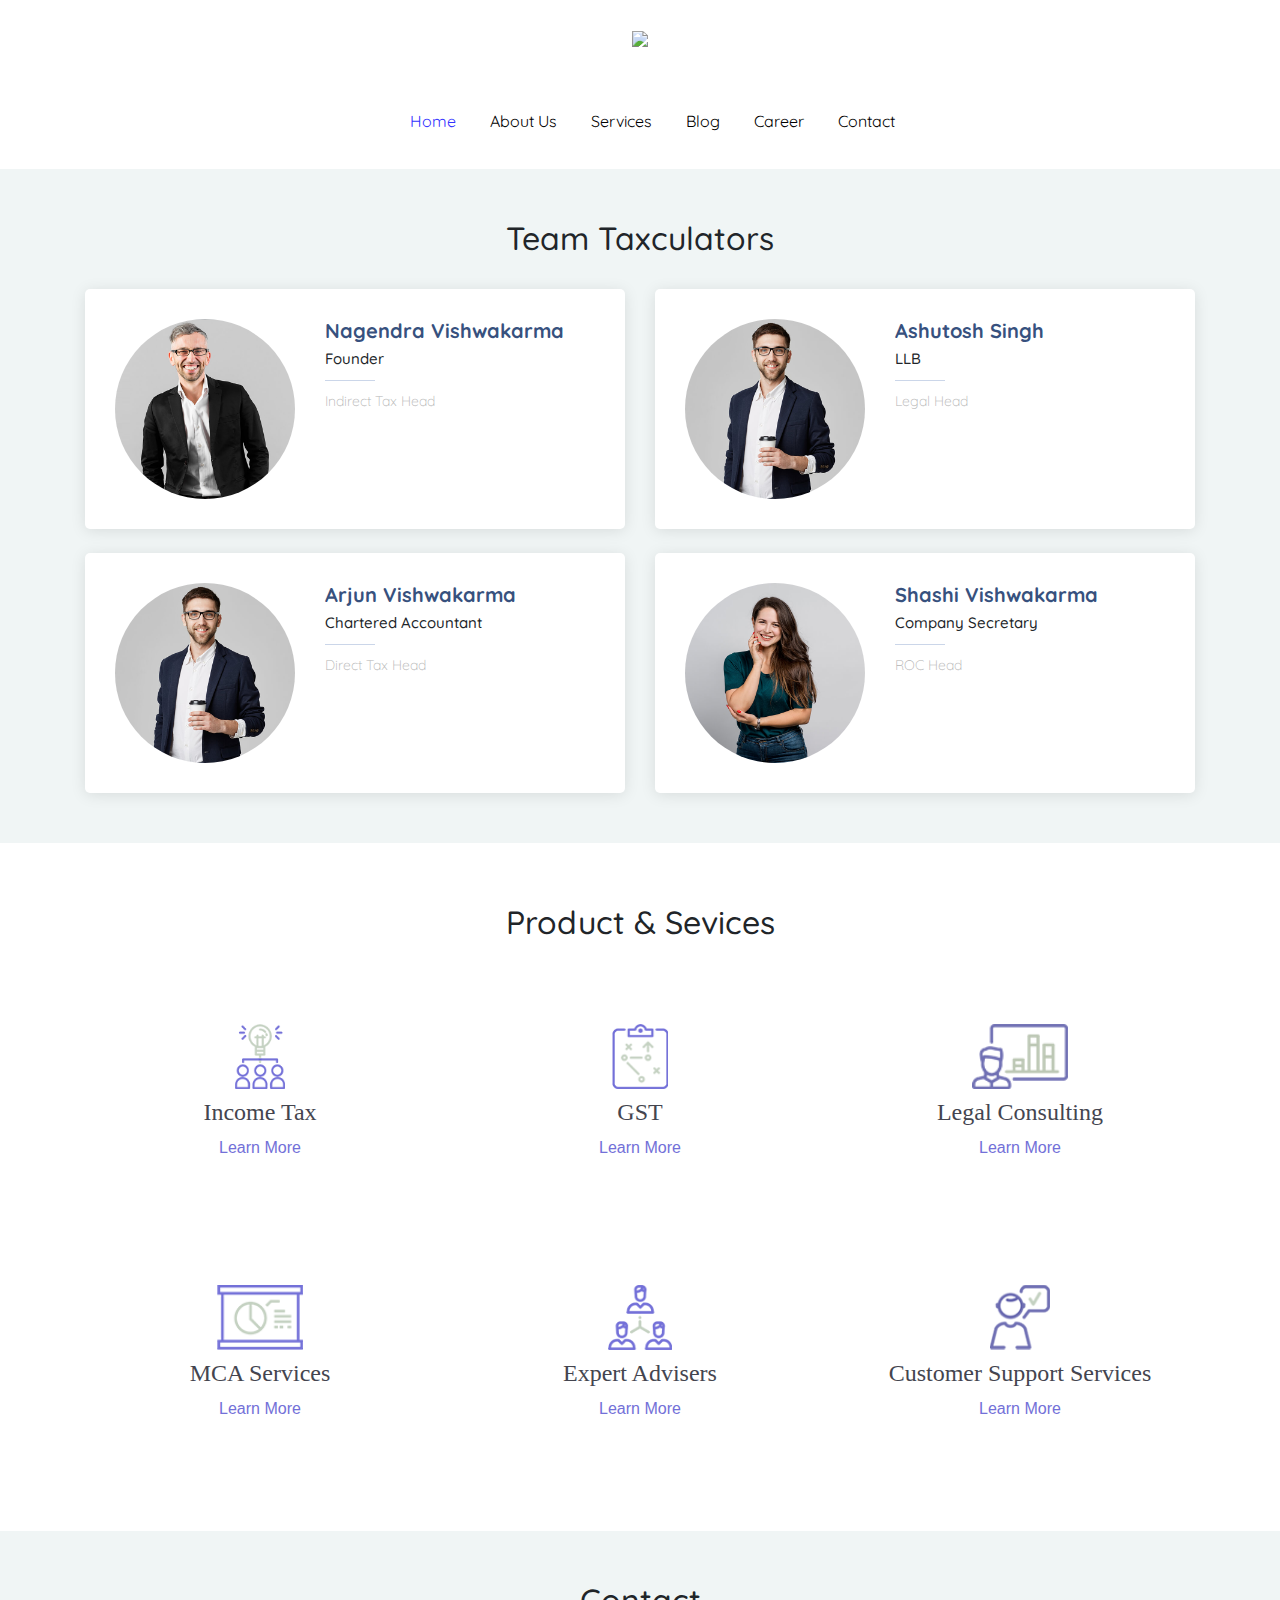
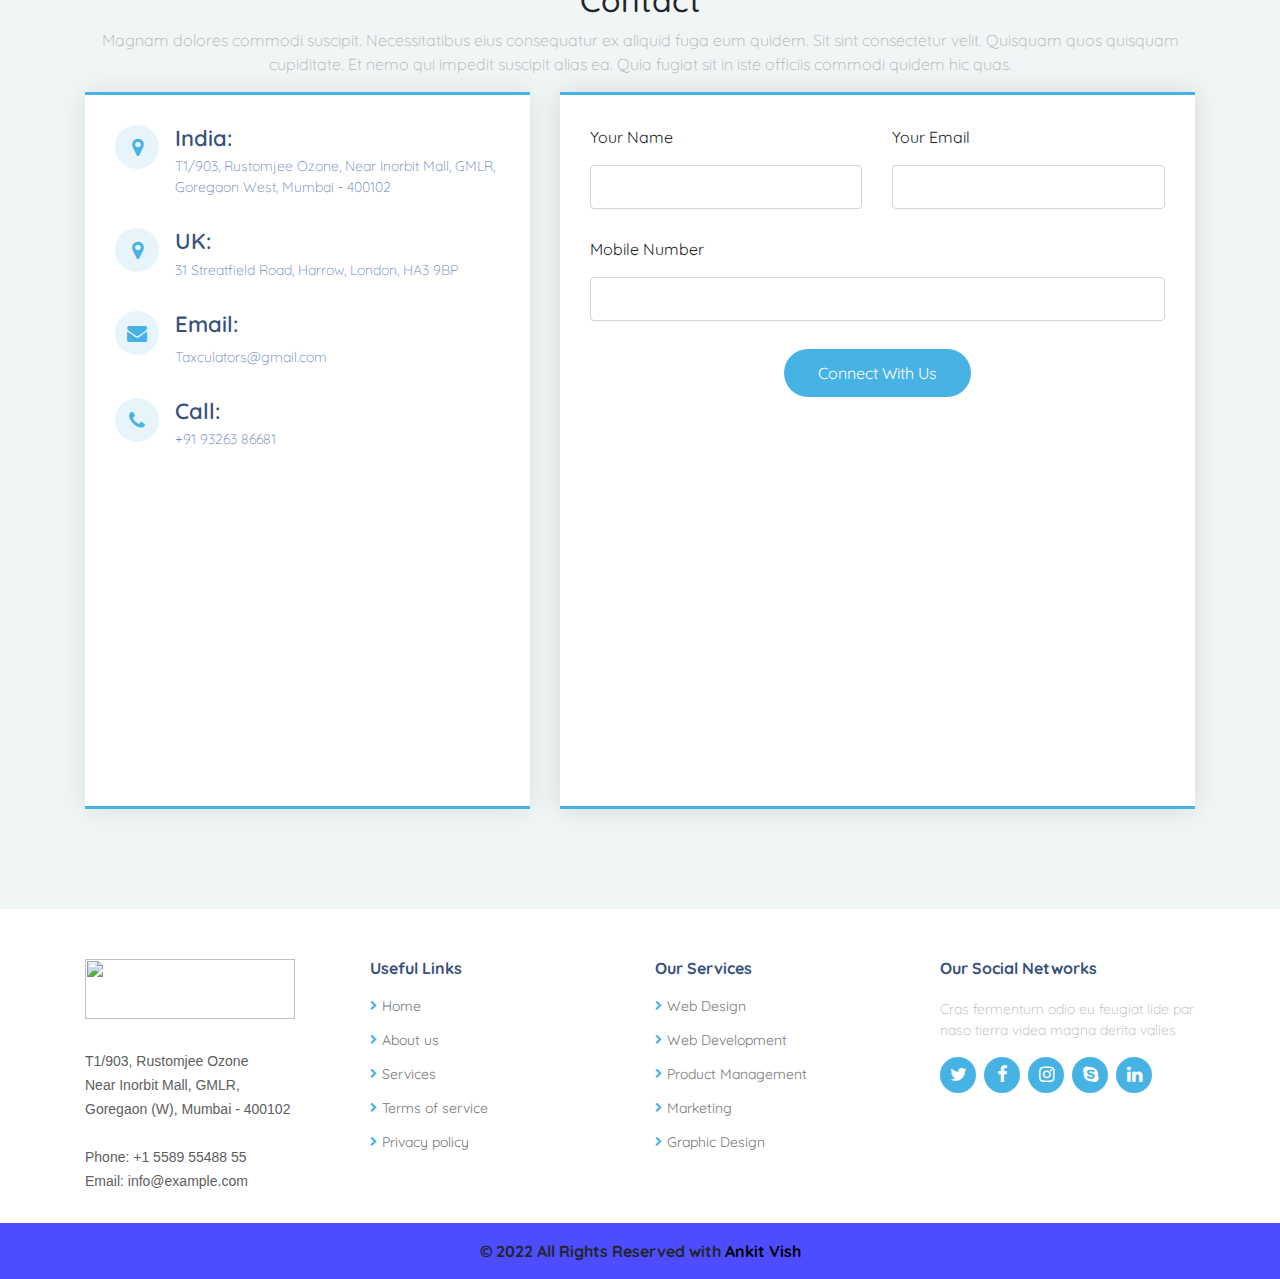
==== commit f22e14a6: "Update index.html" ====
--- a/index.html
+++ b/index.html
@@ -25,7 +25,6 @@
   </head>
   <body>
 
-
     <div class="site-mobile-menu site-navbar-target">
         <div class="site-mobile-menu-header">
           <div class="site-mobile-menu-close mt-3">
@@ -35,9 +34,8 @@
         <div class="site-mobile-menu-body"></div>
       </div>
 
-
-
       <header class="site-navbar site-navbar-target bg-white" role="banner">
+
         <div class="container">
           <div class="row align-items-center position-relative">
             <div class="col-lg-12 text-center">
@@ -48,13 +46,14 @@
             </div>
           </div>
         </div>
+
       </header>
       
-      <div class="site-navbar site-navbar-target bg-white text-center" role="banner">
-      <div class="container text">
+      <div class="site-navbar site-navbar-target bg-white" role="banner">
+        <div class="container">
           <div class="row align-items-center position-relative">
-            <div class="col-lg-12">
-              <nav class="site-navigation text-iconght ml-auto " role="navigation">
+            <div class="col-lg-9">
+              <nav class="site-navigation text-right ml-auto " role="navigation">
                 <ul class="site-menu main-menu js-clone-nav ml-auto d-none d-lg-block">
                   <li class="active"><a href="index.html" class="nav-link">Home</a></li>
                   <li><a href="about.html" class="nav-link">About Us</a></li>
@@ -67,7 +66,7 @@
             </div>
           </div>
         </div>
-        </div>
+      </div>
 
     <!-- <div class="hero" style="background-image: url('images/hero_1 spajpg');"></div> -->
   
@@ -123,8 +122,8 @@
       <div class="container" data-aos="fade-up">
 
         <div class="section-title text-center">
-          <h2>Meet Team Taxculators</h2>
-          <p>Magnam dolores commodi suscipit. Necessitatibus eius consequatur ex aliquid fuga eum quidem. Sit sint consectetur velit. Quisquam quos quisquam cupiditate. Et nemo qui impedit suscipit alias ea. Quia fugiat sit in iste officiis commodi quidem hic quas.</p>
+          <h2>Team Taxculators</h2><br>
+          <!--<p>Magnam dolores commodi suscipit. Necessitatibus eius consequatur ex aliquid fuga eum quidem. Sit sint consectetur velit. Quisquam quos quisquam cupiditate. Et nemo qui impedit suscipit alias ea. Quia fugiat sit in iste officiis commodi quidem hic quas.</p>-->
         </div>
 
         <div class="row">
@@ -134,31 +133,19 @@
               <div class="pic"><img src="images/team-1.jpg" class="img-fluid" alt=""></div>
               <div class="member-info">
                 <h4>Nagendra Vishwakarma</h4>
-                <span>Chief Executive Officer</span>
-                <p>Explicabo voluptatem mollitia et repellat qui dolorum quasi</p>
-                <div class="social">
-                  <a href=""><i class="icon-twitter"></i></a>
-                  <a href=""><i class="icon-facebook"></i></a>
-                  <a href=""><i class="icon-instagram"></i></a>
-                  <a href=""> <i class="icon-linkedin"></i> </a>
-                </div>
+                <span>Founder</span>
+                <p>Indirect Tax Head</p>
               </div>
             </div>
           </div>
 
           <div class="col-lg-6 mt-4 mt-lg-0">
             <div class="member d-flex align-items-start" data-aos="zoom-in" data-aos-delay="200">
-              <div class="pic"><img src="images/team-2.jpg" class="img-fluid" alt=""></div>
+              <div class="pic"><img src="images/team-3.jpg" class="img-fluid" alt=""></div>
               <div class="member-info">
-                <h4>Shashi Vishwakarma</h4>
-                <span>Product Manager</span>
-                <p>Aut maiores voluptates amet et quis praesentium qui senda para</p>
-                <div class="social">
-                  <a href=""><i class="icon-twitter"></i></a>
-                  <a href=""><i class="icon-facebook"></i></a>
-                  <a href=""><i class="icon-instagram"></i></a>
-                  <a href=""> <i class="icon-linkedin"></i> </a>
-                </div>
+                <h4>Ashutosh Singh</h4>
+                <span>LLB</span>
+                <p>Legal Head</p>
               </div>
             </div>
           </div>
@@ -167,32 +154,20 @@
             <div class="member d-flex align-items-start" data-aos="zoom-in" data-aos-delay="300">
               <div class="pic"><img src="images/team-3.jpg" class="img-fluid" alt=""></div>
               <div class="member-info">
-                <h4>Arjun vishwakarma</h4>
-                <span>CTO</span>
-                <p>Quisquam facilis cum velit laborum corrupti fuga rerum quia</p>
-                <div class="social">
-                  <a href=""><i class="icon-twitter"></i></a>
-                  <a href=""><i class="icon-facebook"></i></a>
-                  <a href=""><i class="icon-instagram"></i></a>
-                  <a href=""> <i class="icon-linkedin"></i> </a>
-                </div>
+                <h4>Arjun Vishwakarma</h4>
+                <span>Chartered Accountant</span>
+                <p>Direct Tax Head</p>
               </div>
             </div>
           </div>
 
           <div class="col-lg-6 mt-4">
             <div class="member d-flex align-items-start" data-aos="zoom-in" data-aos-delay="400">
-              <div class="pic"><img src="images/team-1.jpg" class="img-fluid" alt=""></div>
+              <div class="pic"><img src="images/team-2.jpg" class="img-fluid" alt=""></div>
               <div class="member-info">
-                <h4>Ashutosh Singh</h4>
-                <span>Accountant</span>
-                <p>Dolorum tempora officiis odit laborum officiis et et accusamus</p>
-                <div class="social">
-                  <a href=""><i class="icon-twitter"></i></a>
-                  <a href=""><i class="icon-facebook"></i></a>
-                  <a href=""><i class="icon-instagram"></i></a>
-                  <a href=""> <i class="icon-linkedin"></i> </a>
-                </div>
+                <h4>Shashi Vishwakarma</h4>
+                <span>Company Secretary</span>
+                <p>ROC Head</p>
               </div>
             </div>
           </div>
@@ -207,10 +182,10 @@
         <div class="container">
           <div class="service-details">
             <div class="section-header text-center">
-              <h2>Our services</h2>
-              <p>
+              <h2>Product & Sevices</h2>
+              <!--<p>
                 Pallamco laboicons nisi ut aliquip ex ea commodo consequat. Duis aute irure dolor in reprehendeicont in voluptate velit esse cillum dolore eu fugiat nulla paiconatur. 
-              </p>
+              </p>-->
             </div><!--/.section-header-->
             <div class="service-content-one">
               <div class="row">
@@ -221,11 +196,8 @@
                     </div><!--/.service-img-->
                     <div class="service-txt">
                       <h2>
-                        <a href="#">busisness planning</a>
-                      </h2>
-                      <p>
-                        Lorem ipsum dolo dolor in  in voluptate velit esse cillum dolore. epteur sint oat cupidatat 
-                      </p>
+                        <a href="#">Income Tax</a>
+                      </h2>
                       <a href="#" class="service-btn">
                         learn more
                       </a>
@@ -239,11 +211,8 @@
                     </div><!--/.service-img-->
                     <div class="service-txt">
                       <h2>
-                        <a href="#">busisness consultency</a>
-                      </h2>
-                      <p>
-                        Lorem ipsum dolo dolor in  in voluptate velit esse cillum dolore. epteur sint oat cupidatat 
-                      </p>
+                        <a href="#">GST</a>
+                      </h2>
                       <a href="#" class="service-btn">
                         learn more
                       </a>
@@ -257,11 +226,8 @@
                     </div><!--/.service-img-->
                     <div class="service-txt">
                       <h2>
-                        <a href="#">financial services</a>
-                      </h2>
-                      <p>
-                        Lorem ipsum dolo dolor in  in voluptate velit esse cillum dolore. epteur sint oat cupidatat 
-                      </p>
+                        <a href="#">Legal Consulting</a>
+                      </h2>
                       <a href="#" class="service-btn">
                         learn more
                       </a>
@@ -279,11 +245,8 @@
                     </div><!--/.service-img-->
                     <div class="service-txt">
                       <h2>
-                        <a href="#">iconsk management</a>
-                      </h2>
-                      <p>
-                        Lorem ipsum dolo dolor in  in voluptate velit esse cillum dolore. epteur sint oat cupidatat 
-                      </p>
+                        <a href="#">MCA Services</a>
+                      </h2>
                       <a href="#" class="service-btn">
                         learn more
                       </a>
@@ -297,11 +260,8 @@
                     </div><!--/.service-img-->
                     <div class="service-txt">
                       <h2>
-                        <a href="#">expert advisers</a>
-                      </h2>
-                      <p>
-                        Lorem ipsum dolo dolor in  in voluptate velit esse cillum dolore. epteur sint oat cupidatat 
-                      </p>
+                        <a href="#">Expert Advisers</a>
+                      </h2>
                       <a href="#" class="service-btn">
                         learn more
                       </a>
@@ -315,11 +275,8 @@
                     </div><!--/.service-img-->
                     <div class="service-txt">
                       <h2>
-                        <a href="#">24/7 customer support</a>
-                      </h2>
-                      <p>
-                        Lorem ipsum dolo dolor in  in voluptate velit esse cillum dolore. epteur sint oat cupidatat 
-                      </p>
+                        <a href="#">Customer Support Services</a>
+                      </h2>
                       <a href="#" class="service-btn">
                         learn more
                       </a>
@@ -355,20 +312,20 @@
 
               <div class="address">
                 <i class="icon-map-marker"></i>
-                <h4>London</h4>
+                <h4>UK:</h4>
                 <p>31 Streatfield Road, Harrow, London, HA3 9BP</p>
               </div>
 
               <div class="email">
                 <i class="icon-envelope"></i>
                 <h4>Email:</h4>
-                <p>info@example.com</p>
+                <p>Taxculators@gmail.com</p>
               </div>
 
               <div class="phone">
                 <i class="icon-phone"></i>
                 <h4>Call:</h4>
-                <p>+1 5589 55488 55s</p>
+                <p>+91 93263 86681</p>
               </div>
 
               <iframe src="https://www.google.com/maps/embed?pb=!1m18!1m12!1m3!1d3768.504448875367!2d72.83933221473121!3d19.173157287032243!2m3!1f0!2f0!3f0!3m2!1i1024!2i768!4f13.1!3m3!1m2!1s0x3be7b657e056657b%3A0x4d8d97c24813b626!2sRustomjee%20Ozone!5e0!3m2!1sen!2sin!4v1645088358929!5m2!1sen!2sin" frameborder="0" style="border:0; width: 100%; height: 290px;" allowfullscreen></iframe>
@@ -389,19 +346,15 @@
                 </div>
               </div>
               <div class="form-group">
-                <label for="name">Subject</label>
+                <label for="name">Mobile Number</label>
                 <input type="text" class="form-control" name="subject" id="subject" required>
-              </div>
-              <div class="form-group">
-                <label for="name">Message</label>
-                <textarea class="form-control" name="message" rows="10" required></textarea>
               </div>
               <div class="my-3">
                 <div class="loading">Loading</div>
                 <div class="error-message"></div>
                 <div class="sent-message">Your message has been sent. Thank you!</div>
               </div>
-              <div class="text-center"><button type="submit">Send Message</button></div>
+              <div class="text-center"><button type="submit">Connect With Us</button></div>
             </form>
           </div>
 
@@ -479,7 +432,7 @@
             <p>
               T1/903, Rustomjee Ozone <br>
               Near Inorbit Mall, GMLR,<br>
-              Goregaon West, Mumbai - 400102 <br><br>
+              Goregaon (W), Mumbai - 400102 <br><br>
               <strong>Phone:</strong> +1 5589 55488 55<br>
               <strong>Email:</strong> info@example.com<br>
             </p>
@@ -525,11 +478,11 @@
   </footer><!-- End Footer -->
 
     <!-- Copyiconght -->
-        <div class="footer-copyiconght text-center py-3"><strong>© 2022 All Rights Reserved: Made with <i class="icon-heart" style="color: red;"></i>
+        <div class="footer-copyiconght text-center py-3"><strong>© 2022 All Rights Reserved with
           <a href="https://ankitvish78.github.io/Ankit-Vish/"><span class="web-dev">Ankit Vish</span></strong></a>
         </div>
 
-        <div id="preloader"></div>
+        
         <a href="#" class="back-to-top d-flex align-items-center justify-content-center"><i class="icon-arrow-up"></i></a>
 
     <sciconpt src="js/jquery-3.3.1.min.js"></sciconpt>
